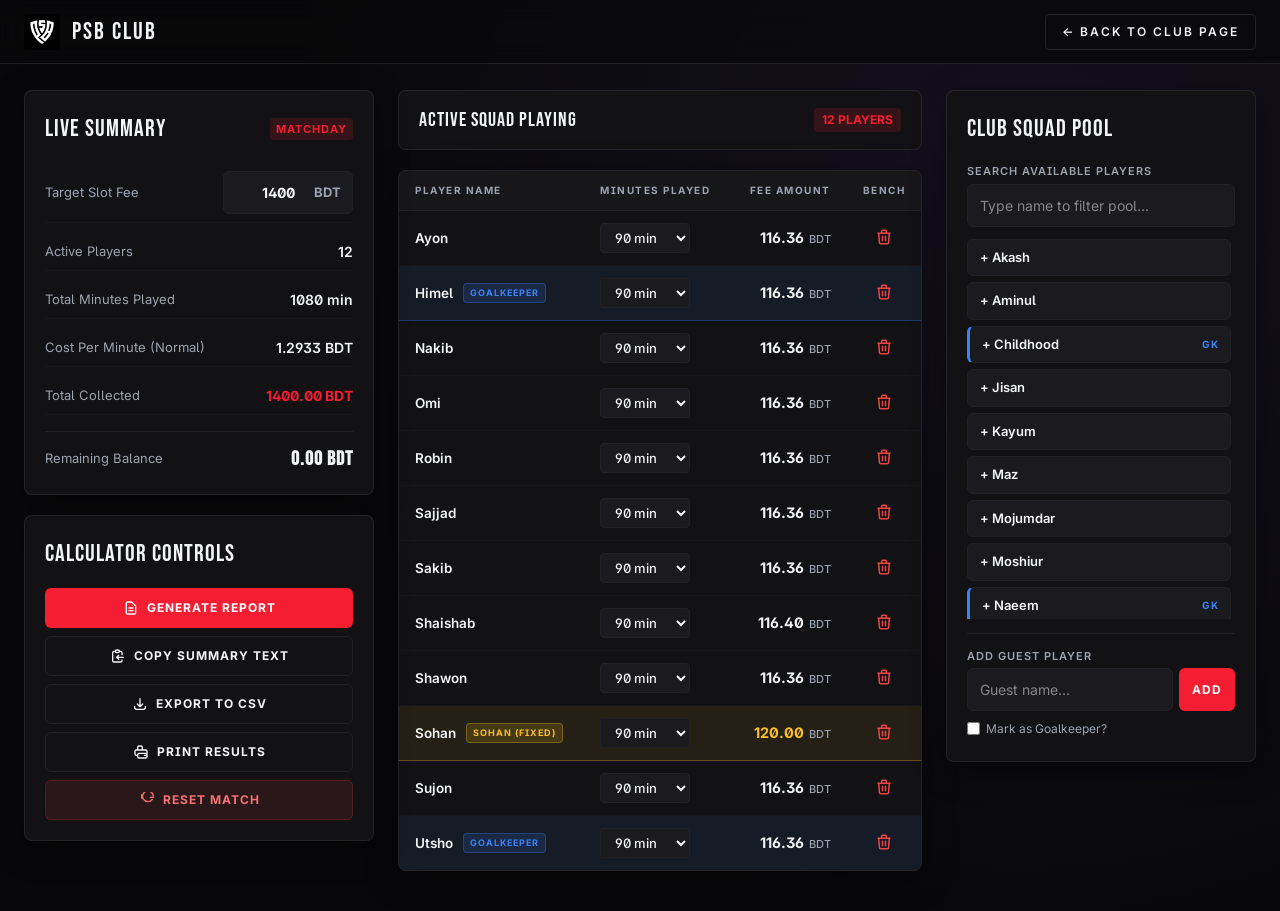
==== calculator.html @ 0cabe6b5 "calculator added" ====
<!DOCTYPE html>
<html lang="en">
<head>
  <meta charset="UTF-8">
  <meta name="viewport" content="width=device-width, initial-scale=1.0">
  <title>PSB — Match Fee Calculator</title>
  
  <!-- Google Fonts -->
  <link rel="preconnect" href="https://fonts.googleapis.com">
  <link rel="preconnect" href="https://fonts.gstatic.com" crossorigin>
  <link href="https://fonts.googleapis.com/css2?family=Bebas+Neue&family=Inter:wght@300;400;500;600;700&display=swap" rel="stylesheet">
  <!-- Main Club Stylesheet for Shared Theme Variables -->
  <link rel="stylesheet" href="./PSB — Polashpur Soccer Boys_files/styles-BU_aEldr.css" data-precedence="default" />
  
  <style>
    /* Design Tokens */
    :root {
      --background: #08080a;
      --foreground: #f3f4f6;
      --card: #121215;
      --card-border: rgba(255, 255, 255, 0.08);
      
      /* Accent color defined dynamically with fallback to oklch equivalent */
      --accent: oklch(62% .24 25);
      --accent-hover: color-mix(in srgb, var(--accent) 80%, black);
      --accent-muted: color-mix(in srgb, var(--accent) 15%, transparent);
      --card-hover-border: color-mix(in srgb, var(--accent) 40%, transparent);
      
      --border: #222226;
      --input: #1b1b1f;
      
      /* Special Highlights */
      --color-gk: #3b82f6; /* Blue for Goalkeepers */
      --color-gk-bg: rgba(59, 130, 246, 0.08);
      --color-gk-border: rgba(59, 130, 246, 0.3);
      
      --color-sohan: #fbbf24; /* Gold for Sohan */
      --color-sohan-bg: rgba(251, 191, 36, 0.08);
      --color-sohan-border: rgba(251, 191, 36, 0.3);
      
      --color-zero: #9ca3af; /* Gray for 0 mins */
      --color-zero-bg: rgba(156, 163, 175, 0.03);
      --color-zero-border: rgba(156, 163, 175, 0.1);
    }

    /* Reset & Base Styles */
    * {
      box-sizing: border-box;
      margin: 0;
      padding: 0;
    }

    body {
      background-color: var(--background);
      color: var(--foreground);
      font-family: 'Inter', -apple-system, BlinkMacSystemFont, sans-serif;
      min-height: 100vh;
      display: flex;
      flex-direction: column;
      overflow-x: hidden;
      background-image: radial-gradient(circle at 80% 20%, #15111e 0%, var(--background) 60%);
    }

    /* Custom Scrollbar */
    ::-webkit-scrollbar {
      width: 8px;
      height: 8px;
    }
    ::-webkit-scrollbar-track {
      background: #08080a;
    }
    ::-webkit-scrollbar-thumb {
      background: #2b2b35;
      border-radius: 4px;
    }
    ::-webkit-scrollbar-thumb:hover {
      background: var(--accent);
    }

    /* Navigation Header */
    header {
      position: fixed;
      top: 0;
      left: 0;
      right: 0;
      height: 64px;
      background: rgba(8, 8, 10, 0.75);
      backdrop-filter: blur(12px);
      -webkit-backdrop-filter: blur(12px);
      border-bottom: 1px solid var(--border);
      z-index: 100;
    }

    .header-container {
      max-width: 1400px;
      margin: 0 auto;
      padding: 0 24px;
      height: 100%;
      display: flex;
      align-items: center;
      justify-content: space-between;
    }

    .logo-link {
      display: flex;
      align-items: center;
      gap: 12px;
      text-decoration: none;
      color: var(--foreground);
      font-family: 'Bebas Neue', Impact, sans-serif;
      font-size: 24px;
      letter-spacing: 2px;
      transition: opacity 0.2s ease;
    }

    .logo-link:hover {
      opacity: 0.85;
    }

    .logo-img {
      height: 36px;
      width: auto;
    }

    .nav-actions {
      display: flex;
      align-items: center;
      gap: 16px;
    }

    .btn-back {
      font-size: 12px;
      font-weight: 600;
      text-transform: uppercase;
      letter-spacing: 2px;
      color: var(--foreground);
      text-decoration: none;
      padding: 8px 16px;
      border: 1px solid var(--border);
      border-radius: 4px;
      transition: all 0.2s ease;
    }

    .btn-back:hover {
      background-color: var(--foreground);
      color: #000;
      border-color: var(--foreground);
    }

    /* Layout & Main Container */
    main {
      flex: 1;
      max-width: 1400px;
      width: 100%;
      margin: 90px auto 40px;
      padding: 0 24px;
      display: grid;
      grid-template-columns: 1fr;
      gap: 24px;
    }

    @media (min-width: 1024px) {
      main {
        grid-template-columns: 340px 1fr 280px;
      }
    }

    @media (min-width: 1280px) {
      main {
        grid-template-columns: 350px 1fr 310px;
      }
    }

    /* Cards */
    .card {
      background: var(--card);
      border: 1px solid var(--card-border);
      border-radius: 8px;
      padding: 20px;
      box-shadow: 0 8px 32px rgba(0, 0, 0, 0.4);
      height: fit-content;
    }

    .card-title {
      font-family: 'Bebas Neue', Impact, sans-serif;
      font-size: 24px;
      letter-spacing: 1px;
      margin-bottom: 16px;
      color: var(--foreground);
      display: flex;
      align-items: center;
      justify-content: space-between;
      gap: 8px;
    }

    .card-title-badge {
      background-color: var(--accent-muted);
      color: var(--accent);
      font-size: 11px;
      font-family: 'Inter', sans-serif;
      font-weight: 700;
      padding: 3px 6px;
      border-radius: 4px;
      text-transform: uppercase;
      letter-spacing: 1px;
    }

    /* Forms & Inputs */
    .form-group {
      margin-bottom: 12px;
    }

    .form-label {
      display: block;
      font-size: 11px;
      font-weight: 600;
      text-transform: uppercase;
      letter-spacing: 1px;
      color: var(--color-zero);
      margin-bottom: 4px;
    }

    .input-wrapper {
      position: relative;
      display: flex;
      align-items: center;
    }

    .input-currency-suffix {
      position: absolute;
      right: 12px;
      font-weight: 700;
      color: var(--color-zero);
      font-size: 13px;
      pointer-events: none;
    }

    .form-control {
      width: 100%;
      background: var(--input);
      border: 1px solid var(--border);
      color: var(--foreground);
      padding: 10px 12px;
      border-radius: 6px;
      font-size: 14px;
      font-family: inherit;
      transition: all 0.2s ease;
    }

    .form-control:focus {
      outline: none;
      border-color: var(--accent);
      box-shadow: 0 0 0 2px var(--accent-muted);
    }

    /* Live Summary List */
    .summary-list {
      list-style: none;
      display: flex;
      flex-direction: column;
      gap: 10px;
    }

    .summary-item {
      display: flex;
      justify-content: space-between;
      align-items: center;
      padding: 8px 0;
      border-bottom: 1px solid rgba(255, 255, 255, 0.03);
    }

    .summary-item:last-child {
      border-bottom: none;
      padding-bottom: 0;
      margin-top: 6px;
      padding-top: 12px;
      border-top: 1px solid var(--border);
    }

    .summary-label {
      font-size: 13px;
      color: var(--color-zero);
    }

    .summary-value {
      font-weight: 600;
      font-size: 14px;
      color: var(--foreground);
    }

    .summary-value.highlight {
      color: var(--accent);
      font-weight: 700;
    }

    .summary-value.total-bdt {
      font-size: 20px;
      font-family: 'Bebas Neue', Impact, sans-serif;
      letter-spacing: 1px;
      color: var(--foreground);
    }

    /* Actions Panel */
    .controls-wrapper {
      margin-top: 16px;
      display: flex;
      flex-direction: column;
      gap: 8px;
    }

    .btn {
      width: 100%;
      padding: 10px 16px;
      font-size: 12px;
      font-weight: 700;
      text-transform: uppercase;
      letter-spacing: 1px;
      border: 1px solid transparent;
      border-radius: 6px;
      cursor: pointer;
      display: inline-flex;
      align-items: center;
      justify-content: center;
      gap: 8px;
      transition: all 0.2s ease;
    }

    .btn-primary {
      background-color: var(--accent);
      color: #ffffff;
    }

    .btn-primary:hover {
      background-color: var(--accent-hover);
      transform: translateY(-1px);
    }

    .btn-secondary {
      background-color: transparent;
      border-color: var(--border);
      color: var(--foreground);
    }

    .btn-secondary:hover {
      background-color: rgba(255, 255, 255, 0.05);
      border-color: var(--color-zero);
    }

    .btn-danger {
      background-color: rgba(239, 68, 68, 0.1);
      border-color: rgba(239, 68, 68, 0.2);
      color: #f87171;
    }

    .btn-danger:hover {
      background-color: rgba(239, 68, 68, 0.2);
      border-color: rgba(239, 68, 68, 0.4);
    }

    /* Table Styles */
    .table-container {
      background: var(--card);
      border: 1px solid var(--card-border);
      border-radius: 8px;
      overflow: hidden;
      box-shadow: 0 8px 32px rgba(0, 0, 0, 0.4);
    }

    table {
      width: 100%;
      border-collapse: collapse;
      text-align: left;
      font-size: 13.5px;
    }

    th {
      background-color: rgba(255, 255, 255, 0.02);
      font-size: 10px;
      font-weight: 700;
      text-transform: uppercase;
      letter-spacing: 1.5px;
      color: var(--color-zero);
      padding: 12px 16px;
      border-bottom: 1px solid var(--border);
    }

    td {
      padding: 12px 16px;
      border-bottom: 1px solid rgba(255, 255, 255, 0.02);
      vertical-align: middle;
      transition: background-color 0.2s ease;
    }

    tr:last-child td {
      border-bottom: none;
    }

    tr {
      transition: all 0.2s ease;
    }

    /* Player Highlighting Styles */
    .player-row-gk {
      background-color: var(--color-gk-bg);
    }
    .player-row-gk td {
      border-bottom-color: var(--color-gk-border);
    }
    .player-row-gk:hover {
      background-color: rgba(59, 130, 246, 0.12);
    }
    .badge-gk {
      background-color: rgba(59, 130, 246, 0.15);
      color: var(--color-gk);
      border: 1px solid var(--color-gk-border);
    }

    .player-row-sohan {
      background-color: var(--color-sohan-bg);
    }
    .player-row-sohan td {
      border-bottom-color: var(--color-sohan-border);
    }
    .player-row-sohan:hover {
      background-color: rgba(251, 191, 36, 0.12);
    }
    .badge-sohan {
      background-color: rgba(251, 191, 36, 0.15);
      color: var(--color-sohan);
      border: 1px solid var(--color-sohan-border);
    }

    .player-row-zero {
      background-color: var(--color-zero-bg);
      opacity: 0.5;
    }
    .player-row-zero:hover {
      opacity: 0.8;
      background-color: rgba(255, 255, 255, 0.02);
    }
    .badge-zero {
      background-color: rgba(156, 163, 175, 0.1);
      color: var(--color-zero);
      border: 1px solid var(--color-zero-border);
    }

    .badge-guest {
      background-color: rgba(168, 85, 247, 0.15);
      color: #a855f7;
      border: 1px solid rgba(168, 85, 247, 0.3);
    }

    .badge {
      display: inline-block;
      font-size: 9px;
      font-weight: 700;
      text-transform: uppercase;
      letter-spacing: 1px;
      padding: 2px 6px;
      border-radius: 4px;
      margin-left: 6px;
      vertical-align: middle;
    }

    .player-name-cell {
      font-weight: 600;
      color: var(--foreground);
      display: flex;
      align-items: center;
      gap: 4px;
    }

    /* Dropdown inside table */
    .minutes-select {
      background: var(--input);
      border: 1px solid var(--border);
      color: var(--foreground);
      padding: 5px 10px;
      border-radius: 4px;
      font-size: 13px;
      font-weight: 500;
      font-family: inherit;
      cursor: pointer;
      width: 90px;
      transition: all 0.2s ease;
    }

    .minutes-select:focus {
      outline: none;
      border-color: var(--accent);
    }

    .fee-cell {
      font-family: 'Inter', monospace;
      font-weight: 700;
      font-size: 14.5px;
      color: var(--foreground);
    }

    .fee-cell.fixed-marker {
      color: var(--color-sohan);
    }

    .fee-cell.capped-marker {
      color: var(--color-gk);
    }

    .btn-remove-player {
      background: transparent;
      border: none;
      color: #ef4444;
      cursor: pointer;
      padding: 4px 6px;
      border-radius: 4px;
      display: inline-flex;
      align-items: center;
      justify-content: center;
      transition: all 0.2s ease;
    }

    .btn-remove-player:hover {
      background-color: rgba(239, 68, 68, 0.1);
    }

    /* Sticky Side Container */
    .sticky-container {
      position: sticky;
      top: 88px;
      display: flex;
      flex-direction: column;
      gap: 20px;
    }

    /* Squad Pool Panel (Right Side) */
    .pool-list {
      display: flex;
      flex-direction: column;
      gap: 6px;
      max-height: 380px;
      overflow-y: auto;
      padding-right: 4px;
      margin-bottom: 12px;
    }

    .pool-player-btn {
      width: 100%;
      text-align: left;
      background: var(--input);
      border: 1px solid var(--border);
      color: var(--foreground);
      padding: 8px 12px;
      border-radius: 6px;
      font-size: 13px;
      font-weight: 600;
      cursor: pointer;
      display: flex;
      justify-content: space-between;
      align-items: center;
      transition: all 0.2s ease;
    }

    .pool-player-btn:hover {
      background-color: var(--accent-muted);
      border-color: var(--accent);
      transform: translateX(2px);
    }

    .pool-player-btn.pool-gk {
      border-left: 3px solid var(--color-gk);
    }

    .pool-player-btn.pool-sohan {
      border-left: 3px solid var(--color-sohan);
    }

    .pool-player-role {
      font-size: 10px;
      font-weight: 700;
      text-transform: uppercase;
      letter-spacing: 0.5px;
      color: var(--color-zero);
    }
    
    .pool-player-btn.pool-gk .pool-player-role {
      color: var(--color-gk);
    }
    .pool-player-btn.pool-sohan .pool-player-role {
      color: var(--color-sohan);
    }

    /* Modal / Report Card styling */
    .modal-overlay {
      position: fixed;
      inset: 0;
      background: rgba(0, 0, 0, 0.8);
      backdrop-filter: blur(8px);
      display: none;
      align-items: center;
      justify-content: center;
      z-index: 200;
      padding: 24px;
    }

    .modal-card {
      background: var(--card);
      border: 1px solid var(--card-border);
      border-radius: 8px;
      max-width: 600px;
      width: 100%;
      padding: 24px;
      box-shadow: 0 20px 50px rgba(0, 0, 0, 0.6);
      display: flex;
      flex-direction: column;
      gap: 16px;
    }

    .modal-header {
      display: flex;
      justify-content: space-between;
      align-items: center;
      border-bottom: 1px solid var(--border);
      padding-bottom: 12px;
    }

    .modal-close {
      background: transparent;
      border: none;
      color: var(--color-zero);
      cursor: pointer;
      font-size: 20px;
      line-height: 1;
      transition: color 0.2s ease;
    }

    .modal-close:hover {
      color: var(--foreground);
    }

    .report-textarea {
      width: 100%;
      height: 250px;
      background: var(--input);
      border: 1px solid var(--border);
      color: var(--foreground);
      font-family: 'Inter', monospace;
      font-size: 13px;
      padding: 16px;
      border-radius: 6px;
      resize: none;
      line-height: 1.6;
    }

    .report-textarea:focus {
      outline: none;
      border-color: var(--accent);
    }

    .toast {
      position: fixed;
      bottom: 24px;
      left: 50%;
      transform: translateX(-50%) translateY(100px);
      background-color: var(--accent);
      color: #fff;
      padding: 12px 24px;
      border-radius: 6px;
      font-size: 13px;
      font-weight: 700;
      text-transform: uppercase;
      letter-spacing: 1px;
      box-shadow: 0 10px 30px rgba(0,0,0,0.5);
      z-index: 300;
      opacity: 0;
      transition: all 0.3s cubic-bezier(0.16, 1, 0.32, 1);
    }

    .toast.show {
      transform: translateX(-50%) translateY(0);
      opacity: 1;
    }

    /* Print-specific stylesheet */
    @media print {
      body {
        background: #ffffff !important;
        color: #000000 !important;
        font-size: 12px;
      }
      
      header, .btn, .filter-bar, .sticky-container .card:last-child, .btn-remove-player, .minutes-select, .pool-container {
        display: none !important;
      }

      main {
        display: block !important;
        margin-top: 20px !important;
        padding: 0 !important;
      }

      .card {
        border: none !important;
        background: transparent !important;
        box-shadow: none !important;
        padding: 0 !important;
        margin-bottom: 30px !important;
      }

      .table-container {
        border: 1px solid #000 !important;
        background: transparent !important;
        box-shadow: none !important;
      }

      table {
        color: #000 !important;
      }

      th {
        background: #f3f4f6 !important;
        color: #000 !important;
        border-bottom: 2px solid #000 !important;
      }

      td {
        border-bottom: 1px solid #ccc !important;
        color: #000 !important;
        padding: 8px 12px !important;
      }

      .player-row-gk, .player-row-sohan, .player-row-zero {
        background-color: transparent !important;
        opacity: 1 !important;
      }

      .badge {
        border: 1px solid #000 !important;
        color: #000 !important;
        background: transparent !important;
      }

      .print-fee-display {
        font-weight: bold;
      }

      .minutes-print-val {
        display: inline !important;
      }
      .minutes-select {
        display: none !important;
      }
    }

    .minutes-print-val {
      display: none;
    }
  </style>
</head>
<body>

  <!-- Navigation -->
  <header>
    <div class="header-container">
      <a href="index.html" class="logo-link">
        <img src="logo.png" alt="PSB" class="logo-img" onerror="this.style.display='none'">
        <span>PSB CLUB</span>
      </a>
      <div class="nav-actions">
        <a href="index.html" class="btn-back">← Back to Club Page</a>
      </div>
    </div>
  </header>

  <!-- Main Dashboard -->
  <main>
    
    <!-- Sidebar: Summary Panel (Left Column) -->
    <div class="sticky-container">
      
      <!-- Live Summary Card -->
      <div class="card">
        <h2 class="card-title">Live Summary <span class="card-title-badge">Matchday</span></h2>
        
        <ul class="summary-list">
          <li class="summary-item">
            <span class="summary-label">Target Slot Fee</span>
            <div class="input-wrapper" style="width: 130px;">
              <input type="number" id="slotFee" class="form-control" value="1400" min="0" step="50" style="padding-right: 42px; text-align: right; font-weight: 700;">
              <span class="input-currency-suffix">BDT</span>
            </div>
          </li>
          <li class="summary-item">
            <span class="summary-label">Active Players</span>
            <span class="summary-value" id="summaryActiveCount">0</span>
          </li>
          <li class="summary-item">
            <span class="summary-label">Total Minutes Played</span>
            <span class="summary-value" id="summaryTotalMinutes">0 min</span>
          </li>
          <li class="summary-item">
            <span class="summary-label">Cost Per Minute (Normal)</span>
            <span class="summary-value" id="summaryCostPerMin">0.00 BDT</span>
          </li>
          <li class="summary-item">
            <span class="summary-label">Total Collected</span>
            <span class="summary-value highlight" id="summaryTotalCollected">0 BDT</span>
          </li>
          <li class="summary-item">
            <span class="summary-label">Remaining Balance</span>
            <span class="summary-value total-bdt" id="summaryRemaining">0 BDT</span>
          </li>
        </ul>
      </div>

      <!-- Action Panel Card -->
      <div class="card">
        <h2 class="card-title">Calculator Controls</h2>
        
        <div class="controls-wrapper">
          <button class="btn btn-primary" id="btnReport">
            <svg width="16" height="16" fill="none" viewBox="0 0 24 24" stroke="currentColor" stroke-width="2">
              <path stroke-linecap="round" stroke-linejoin="round" d="M9 12h6m-6 4h6m2 5H7a2 2 0 01-2-2V5a2 2 0 012-2h5.586a1 1 0 01.707.293l5.414 5.414a1 1 0 01.293.707V19a2 2 0 01-2 2z" />
            </svg>
            Generate Report
          </button>
          <button class="btn btn-secondary" id="btnCopy">
            <svg width="16" height="16" fill="none" viewBox="0 0 24 24" stroke="currentColor" stroke-width="2">
              <path stroke-linecap="round" stroke-linejoin="round" d="M8 5H6a2 2 0 00-2 2v12a2 2 0 002 2h10a2 2 0 002-2v-1M8 5a2 2 0 002 2h2a2 2 0 002-2M8 5a2 2 0 012-2h2a2 2 0 012 2m0 0h2a2 2 0 012 2v3m2 4H10m0 0l3-3m-3 3l3 3" />
            </svg>
            Copy Summary Text
          </button>
          <button class="btn btn-secondary" id="btnExport">
            <svg width="16" height="16" fill="none" viewBox="0 0 24 24" stroke="currentColor" stroke-width="2">
              <path stroke-linecap="round" stroke-linejoin="round" d="M4 16v1a3 3 0 003 3h10a3 3 0 003-3v-1m-4-4l-4 4m0 0l-4-4m4 4V4" />
            </svg>
            Export to CSV
          </button>
          <button class="btn btn-secondary" id="btnPrint">
            <svg width="16" height="16" fill="none" viewBox="0 0 24 24" stroke="currentColor" stroke-width="2">
              <path stroke-linecap="round" stroke-linejoin="round" d="M17 17h2a2 2 0 002-2v-4a2 2 0 00-2-2H5a2 2 0 00-2 2v4a2 2 0 002 2h2m2 4h10a2 2 0 002-2v-3a2 2 0 00-2-2H9a2 2 0 00-2 2v3a2 2 0 002 2zm5-12V5a2 2 0 00-2-2H9a2 2 0 00-2 2v4h6z" />
            </svg>
            Print Results
          </button>
          <button class="btn btn-danger" id="btnReset">
            <svg width="16" height="16" fill="none" viewBox="0 0 24 24" stroke="currentColor" stroke-width="2">
              <path stroke-linecap="round" stroke-linejoin="round" d="M4 4v5h.582m15.356 2A8.001 8.001 0 1121.21 8H17" />
            </svg>
            Reset Match
          </button>
        </div>
      </div>

    </div>

    <!-- Center Column: Active Match Players -->
    <div style="display: flex; flex-direction: column; gap: 20px;">
      
      <!-- Table Header & Summary Info -->
      <div style="background: var(--card); border: 1px solid var(--card-border); border-radius: 8px; padding: 14px 20px; display: flex; align-items: center; justify-content: space-between;">
        <span style="font-family: 'Bebas Neue', Impact, sans-serif; font-size: 20px; letter-spacing: 1px;">Active Squad Playing</span>
        <span id="activeCountLabel" style="font-size: 12px; font-weight: 700; color: var(--accent); background: var(--accent-muted); padding: 3px 8px; border-radius: 4px; text-transform: uppercase;">12 Players</span>
      </div>

      <!-- Player Table -->
      <div class="table-container">
        <table>
          <thead>
            <tr>
              <th>Player Name</th>
              <th>Minutes Played</th>
              <th style="text-align: right;">Fee Amount</th>
              <th style="width: 50px; text-align: center;">Bench</th>
            </tr>
          </thead>
          <tbody id="playerTableBody">
            <!-- Populated by JS -->
          </tbody>
        </table>
      </div>

    </div>

    <!-- Right Column: Squad Pool (Benched/ Roster Players) -->
    <div class="pool-container">
      <div class="card" style="width: 100%;">
        <h2 class="card-title">Club Squad Pool</h2>
        
        <!-- Search bar (searches the pool) -->
        <div class="form-group" style="margin-bottom: 12px;">
          <label class="form-label">Search Available Players</label>
          <div class="input-wrapper">
            <input type="text" id="searchPool" class="form-control" placeholder="Type name to filter pool..." style="padding-right: 12px;">
          </div>
        </div>

        <!-- Scrollable Pool List -->
        <div class="pool-list" id="poolList">
          <!-- Populated by JS -->
        </div>

        <!-- Add Guest Player -->
        <div class="pool-custom-add" style="margin-top: 14px; padding-top: 14px; border-top: 1px solid var(--border);">
          <label class="form-label">Add Guest Player</label>
          <div style="display: flex; gap: 6px; margin-bottom: 6px;">
            <input type="text" id="customPlayerName" class="form-control" placeholder="Guest name...">
            <button class="btn btn-primary" id="btnCustomAdd" style="width: auto; padding: 8px 12px;">Add</button>
          </div>
          <label style="display: inline-flex; align-items: center; gap: 6px; font-size: 12px; cursor: pointer; color: var(--color-zero); user-select: none;">
            <input type="checkbox" id="customIsGK" style="accent-color: var(--accent); cursor: pointer;">
            Mark as Goalkeeper?
          </label>
        </div>

      </div>
    </div>

  </main>

  <!-- Generated Report Modal -->
  <div class="modal-overlay" id="reportModal">
    <div class="modal-card">
      <div class="modal-header">
        <h3 class="card-title" style="margin-bottom: 0;">Generated Match Report</h3>
        <button class="modal-close" id="btnModalClose">×</button>
      </div>
      <textarea id="reportText" class="report-textarea" readonly></textarea>
      <div style="display: flex; gap: 12px;">
        <button class="btn btn-primary" id="btnCopyReport" style="flex: 1;">Copy to Clipboard</button>
        <button class="btn btn-secondary" id="btnModalClose2">Close</button>
      </div>
    </div>
  </div>

  <!-- Toast Notification -->
  <div class="toast" id="toast">Report copied to clipboard!</div>

  <script>
    // 1. Club Master Roster (37 players)
    // Utsho, Himel, Naeem, Childhood are goalkeepers. Sohan is fixed.
    const ROSTER = [
      { name: "Utsho", isGoalkeeper: true, isSohan: false },
      { name: "Shaishab", isGoalkeeper: false, isSohan: false },
      { name: "Sujon", isGoalkeeper: false, isSohan: false },
      { name: "Nakib", isGoalkeeper: false, isSohan: false },
      { name: "Sakib", isGoalkeeper: false, isSohan: false },
      { name: "Himel", isGoalkeeper: true, isSohan: false },
      { name: "Shawon", isGoalkeeper: false, isSohan: false },
      { name: "Ayon", isGoalkeeper: false, isSohan: false },
      { name: "Robin", isGoalkeeper: false, isSohan: false },
      { name: "Omi", isGoalkeeper: false, isSohan: false },
      { name: "Sohan", isGoalkeeper: false, isSohan: true },
      { name: "Sajjad", isGoalkeeper: false, isSohan: false },
      { name: "Rokibul", isGoalkeeper: false, isSohan: false },
      { name: "Tasbih", isGoalkeeper: false, isSohan: false },
      { name: "Rabbi", isGoalkeeper: false, isSohan: false },
      { name: "Omar", isGoalkeeper: false, isSohan: false },
      { name: "Moshiur", isGoalkeeper: false, isSohan: false },
      { name: "Naeem", isGoalkeeper: true, isSohan: false },
      { name: "Childhood", isGoalkeeper: true, isSohan: false },
      { name: "Sowad", isGoalkeeper: false, isSohan: false },
      { name: "Saif", isGoalkeeper: false, isSohan: false },
      { name: "Akash", isGoalkeeper: false, isSohan: false },
      { name: "Shushmoy", isGoalkeeper: false, isSohan: false },
      { name: "Shoron", isGoalkeeper: false, isSohan: false },
      { name: "Aminul", isGoalkeeper: false, isSohan: false },
      { name: "Jisan", isGoalkeeper: false, isSohan: false },
      { name: "Kayum", isGoalkeeper: false, isSohan: false },
      { name: "Parvej", isGoalkeeper: false, isSohan: false },
      { name: "Tiash", isGoalkeeper: false, isSohan: false },
      { name: "Noor", isGoalkeeper: false, isSohan: false },
      { name: "Oliul", isGoalkeeper: false, isSohan: false },
      { name: "Mojumdar", isGoalkeeper: false, isSohan: false },
      { name: "Maz", isGoalkeeper: false, isSohan: false },
      { name: "Tanzil", isGoalkeeper: false, isSohan: false },
      { name: "Rokib", isGoalkeeper: false, isSohan: false },
      { name: "Nahid", isGoalkeeper: false, isSohan: false },
      { name: "Roni", isGoalkeeper: false, isSohan: false }
    ];

    // Main squad names that appear by default
    const defaultSquadNames = ["Utsho", "Shaishab", "Sujon", "Nakib", "Sakib", "Himel", "Shawon", "Ayon", "Robin", "Omi", "Sohan", "Sajjad"];

    // State Variables
    let players = [];

    // Initialize State
    function init() {
      const savedData = localStorage.getItem('psb_calculator_players_v3');
      if (savedData) {
        try {
          const savedPlayers = JSON.parse(savedData);
          
          // Re-initialize players to ensure roles (isGoalkeeper/isSohan) match ROSTER array code definitions exactly.
          players = [];
          savedPlayers.forEach(savedP => {
            const rosterMatch = ROSTER.find(r => r.name.toLowerCase() === savedP.name.toLowerCase());
            players.push({
              id: savedP.id,
              name: rosterMatch ? rosterMatch.name : savedP.name,
              isGoalkeeper: rosterMatch ? rosterMatch.isGoalkeeper : !!savedP.isGoalkeeper,
              isSohan: rosterMatch ? rosterMatch.isSohan : !!savedP.isSohan,
              isGuest: rosterMatch ? false : !!savedP.isGuest,
              minutes: savedP.minutes !== undefined ? savedP.minutes : 90, // DEFAULT TO 90 MINUTES
              fee: 0
            });
          });
        } catch (e) {
          loadDefaultSquad();
        }
      } else {
        loadDefaultSquad();
      }
      calculateFees();
      renderTable();
      renderPool();
    }

    function loadDefaultSquad() {
      players = [];
      defaultSquadNames.forEach((name, idx) => {
        const rosterP = ROSTER.find(r => r.name === name);
        if (rosterP) {
          players.push({
            id: name.toLowerCase() + '_' + idx,
            name: rosterP.name,
            isGoalkeeper: rosterP.isGoalkeeper,
            isSohan: rosterP.isSohan,
            isGuest: false,
            minutes: 90, // DEFAULT TO 90 MINUTES AT THE START
            fee: 0
          });
        }
      });
      saveToStorage();
    }

    function saveToStorage() {
      localStorage.setItem('psb_calculator_players_v3', JSON.stringify(players));
    }

    // Calculation Engine
    function calculateFees() {
      const slotFeeVal = parseFloat(document.getElementById('slotFee').value);
      const slotFee = isNaN(slotFeeVal) ? 0 : slotFeeVal;

      // Reset values
      players.forEach(p => {
        p.fee = 0;
        p.isCapped = false;
      });

      // Filter active players (minutes > 0)
      const activePlayers = players.filter(p => p.minutes > 0);
      const activeCount = activePlayers.length;

      if (activeCount === 0) {
        updateSummary(slotFee, 0, 0, 0, 0, slotFee);
        return;
      }

      // 1. Sohan Rule: Fixed 120 BDT if active (minutes > 0)
      const activeSohan = activePlayers.find(p => p.isSohan);
      const sohanFee = activeSohan ? 120 : 0;
      if (activeSohan) {
        activeSohan.fee = 120;
      }

      // Remaining fee after Sohan's fixed amount
      let remainingFee = slotFee - sohanFee;

      // Active players excluding Sohan
      const activeNonSohan = activePlayers.filter(p => !p.isSohan);
      const totalNonSohanMinutes = activeNonSohan.reduce((sum, p) => sum + p.minutes, 0);

      // Handle edge case where only Sohan is active
      if (activeNonSohan.length === 0) {
        if (activeSohan) {
          activeSohan.fee = slotFee; // Sohan absorbs all if he is the only active player
        }
        updateSummary(slotFee, activeCount, activePlayers.reduce((sum, p) => sum + p.minutes, 0), 0, slotFee, 0);
        return;
      }

      // Base rate per minute for players excluding Sohan
      let baseRate = totalNonSohanMinutes > 0 ? remainingFee / totalNonSohanMinutes : 0;

      // 2. Goalkeeper Rule: Capped at 150 BDT
      // Assign normal base rates first
      activeNonSohan.forEach(p => {
        p.fee = baseRate * p.minutes;
      });

      // Find active goalkeepers
      const activeGKs = activeNonSohan.filter(p => p.isGoalkeeper);
      let totalGKExcess = 0;

      activeGKs.forEach(p => {
        if (p.fee > 150) {
          totalGKExcess += (p.fee - 150);
          p.fee = 150;
          p.isCapped = true;
        }
      });

      // 3. Redistribution Rule: Redistribute GK excess to non-goalkeeper, non-Sohan players
      const activeNonGKNonSohan = activeNonSohan.filter(p => !p.isGoalkeeper);
      const totalNonGKNonSohanMinutes = activeNonGKNonSohan.reduce((sum, p) => sum + p.minutes, 0);

      if (totalGKExcess > 0 && totalNonGKNonSohanMinutes > 0) {
        activeNonGKNonSohan.forEach(p => {
          p.fee += totalGKExcess * (p.minutes / totalNonGKNonSohanMinutes);
        });
      } else if (totalGKExcess > 0 && totalNonGKNonSohanMinutes === 0) {
        // Fallback: If only goalkeepers are playing (along with Sohan, or alone), we can't cap without violating
        // the rule that total collected must equal the slot fee. So goalkeepers pay their normal uncapped share.
        activeGKs.forEach(p => {
          p.fee = baseRate * p.minutes;
          p.isCapped = false;
        });
      }

      // 4. Precision & Exact Sum Adjustment (Rounding to 2 decimals, ensuring exact match)
      let tempTotal = 0;
      players.forEach(p => {
        p.fee = Math.round(p.fee * 100) / 100;
        tempTotal += p.fee;
      });

      // Discrepancy adjustment due to rounding
      let discrepancy = Math.round((slotFee - tempTotal) * 100) / 100;
      if (Math.abs(discrepancy) > 0.001) {
        // Prioritize adjusting a non-goalkeeper normal active player with the highest minutes
        let adjPlayer = [...activeNonGKNonSohan].sort((a, b) => b.minutes - a.minutes)[0];
        if (!adjPlayer) {
          // Fallback to active goalkeeper
          adjPlayer = [...activeGKs].sort((a, b) => b.minutes - a.minutes)[0];
        }
        if (!adjPlayer) {
          // Fallback to Sohan
          adjPlayer = activeSohan;
        }

        if (adjPlayer) {
          adjPlayer.fee = Math.round((adjPlayer.fee + discrepancy) * 100) / 100;
        }
      }

      // Calculate final summary statistics
      let finalCollected = 0;
      let totalMinutes = 0;
      players.forEach(p => {
        finalCollected += p.fee;
        if (p.minutes > 0) totalMinutes += p.minutes;
      });

      const remainingBalance = Math.round((slotFee - finalCollected) * 100) / 100;

      // Effective Cost Per Minute for normal players (active non-Sohan, non-capped GK)
      let costPerMin = 0;
      const normalActive = activeNonGKNonSohan.filter(p => p.minutes > 0);
      if (normalActive.length > 0) {
        costPerMin = normalActive[0].fee / normalActive[0].minutes;
      } else if (totalMinutes > 0) {
        costPerMin = finalCollected / totalMinutes;
      }

      updateSummary(slotFee, activeCount, totalMinutes, costPerMin, finalCollected, remainingBalance);
    }

    function updateSummary(slotFee, activeCount, totalMins, costPerMin, totalCollected, remaining) {
      document.getElementById('summaryActiveCount').innerText = activeCount;
      document.getElementById('summaryTotalMinutes').innerText = `${totalMins} min`;
      document.getElementById('summaryCostPerMin').innerText = `${costPerMin.toFixed(4)} BDT`;
      document.getElementById('summaryTotalCollected').innerText = `${totalCollected.toFixed(2)} BDT`;
      document.getElementById('summaryRemaining').innerText = `${remaining.toFixed(2)} BDT`;
      document.getElementById('activeCountLabel').innerText = `${activeCount} ${activeCount === 1 ? 'Player' : 'Players'}`;
    }

    // UI Rendering
    function renderTable() {
      const tbody = document.getElementById('playerTableBody');
      tbody.innerHTML = '';

      if (players.length === 0) {
        tbody.innerHTML = `<tr><td colspan="4" style="text-align: center; color: var(--color-zero); padding: 40px 0;">No active players playing. Select from the Squad Pool on the right to add them!</td></tr>`;
        return;
      }

      // Render players sorted by Name (A-Z)
      const sortedPlayers = [...players].sort((a, b) => a.name.localeCompare(b.name));

      sortedPlayers.forEach(p => {
        const tr = document.createElement('tr');
        
        // Determine highlighting class
        if (p.minutes === 0) {
          tr.className = 'player-row-zero';
        } else if (p.isSohan) {
          tr.className = 'player-row-sohan';
        } else if (p.isGoalkeeper) {
          tr.className = 'player-row-gk';
        }

        // Labels / Badges
        let badgesHtml = '';
        if (p.isSohan) {
          badgesHtml += `<span class="badge badge-sohan">Sohan (Fixed)</span>`;
        } else if (p.isGoalkeeper) {
          badgesHtml += `<span class="badge badge-gk">Goalkeeper</span>`;
        }
        if (p.isGuest) {
          badgesHtml += `<span class="badge badge-guest">Guest</span>`;
        }
        if (p.isCapped && p.minutes > 0) {
          badgesHtml += `<span class="badge badge-gk" style="background-color: var(--color-gk); color: #fff;">CAPPED</span>`;
        }

        // Select options
        const optionsHtml = [0, 30, 60, 90].map(mins => 
          `<option value="${mins}" ${p.minutes === mins ? 'selected' : ''}>${mins} min</option>`
        ).join('');

        // Action Remove Button (Sends player back to squad pool)
        const deleteButtonHtml = `
          <button class="btn-remove-player" onclick="removePlayerFromMatch('${p.id}')" title="Send player to Squad Pool">
            <svg width="18" height="18" fill="none" viewBox="0 0 24 24" stroke="currentColor" stroke-width="2">
              <path stroke-linecap="round" stroke-linejoin="round" d="M19 7l-.867 12.142A2 2 0 0116.138 21H7.862a2 2 0 01-1.995-1.858L5 7m5 4v6m4-6v6m1-10V4a1 1 0 00-1-1h-4a1 1 0 00-1 1v3M4 7h16" />
            </svg>
          </button>`;

        // Render Row
        tr.innerHTML = `
          <td>
            <div class="player-name-cell">
              ${p.name}
              ${badgesHtml}
            </div>
          </td>
          <td>
            <select class="minutes-select" onchange="updatePlayerMinutes('${p.id}', this.value)">
              ${optionsHtml}
            </select>
            <span class="minutes-print-val">${p.minutes} min</span>
          </td>
          <td style="text-align: right;">
            <span class="fee-cell ${p.isSohan && p.minutes > 0 ? 'fixed-marker' : ''} ${p.isCapped && p.minutes > 0 ? 'capped-marker' : ''}">
              ${p.fee.toFixed(2)}
            </span>
            <span style="font-size: 11px; color: var(--color-zero); font-weight: 500; margin-left: 2px;">BDT</span>
          </td>
          <td style="text-align: center;">
            ${deleteButtonHtml}
          </td>
        `;

        tbody.appendChild(tr);
      });
    }

    // Render Squad Pool (Right Sidebar)
    function renderPool() {
      const poolList = document.getElementById('poolList');
      const searchQuery = document.getElementById('searchPool').value.toLowerCase().trim();

      // Find benched roster players (those in ROSTER but NOT in active match table)
      const activeNames = new Set(players.map(p => p.name.toLowerCase()));
      const benched = ROSTER.filter(p => !activeNames.has(p.name.toLowerCase()));

      // Filter pool by search query
      const filtered = benched.filter(p => p.name.toLowerCase().includes(searchQuery));

      poolList.innerHTML = '';

      if (filtered.length === 0) {
        poolList.innerHTML = `<div style="text-align: center; color: var(--color-zero); padding: 20px 0; font-size: 12px;">No benched players found.</div>`;
        return;
      }

      // Sort pool alphabetically
      filtered.sort((a, b) => a.name.localeCompare(b.name));

      filtered.forEach(p => {
        const btn = document.createElement('button');
        
        let poolClass = 'pool-player-btn';
        let roleLabel = '';

        if (p.isSohan) {
          poolClass += ' pool-sohan';
          roleLabel = 'Fixed';
        } else if (p.isGoalkeeper) {
          poolClass += ' pool-gk';
          roleLabel = 'GK';
        }

        btn.className = poolClass;
        btn.innerHTML = `
          <span>+ ${p.name}</span>
          ${roleLabel ? `<span class="pool-player-role">${roleLabel}</span>` : ''}
        `;
        
        btn.addEventListener('click', () => {
          addPlayerToMatch(p.name);
        });

        poolList.appendChild(btn);
      });
    }

    // Move player from Pool to Active Match
    window.addPlayerToMatch = function(playerName) {
      const rosterPlayer = ROSTER.find(p => p.name.toLowerCase() === playerName.toLowerCase());
      
      const newPlayer = {
        id: 'player_' + Date.now() + '_' + Math.random().toString(36).substr(2, 4),
        name: rosterPlayer ? rosterPlayer.name : playerName,
        isGoalkeeper: rosterPlayer ? rosterPlayer.isGoalkeeper : false,
        isSohan: rosterPlayer ? rosterPlayer.isSohan : false,
        isGuest: !rosterPlayer,
        minutes: 90, // BY DEFAULT 90 MINUTES EACH PLAYER AT ADDITION
        fee: 0
      };

      players.push(newPlayer);
      saveToStorage();
      calculateFees();
      renderTable();
      renderPool();
      showToast(`Added "${newPlayer.name}" (90 min) to match.`);
    }

    // Move player from Active Match back to Pool
    window.removePlayerFromMatch = function(playerId) {
      const index = players.findIndex(p => p.id === playerId);
      if (index > -1) {
        const name = players[index].name;
        players.splice(index, 1);
        saveToStorage();
        calculateFees();
        renderTable();
        renderPool();
        showToast(`Moved "${name}" back to Squad Pool.`);
      }
    };

    // Update player minutes
    window.updatePlayerMinutes = function(playerId, minutes) {
      const player = players.find(p => p.id === playerId);
      if (player) {
        player.minutes = parseInt(minutes);
        calculateFees();
        saveToStorage();
        renderTable();
      }
    };

    // Add Guest Player from input Form
    document.getElementById('btnCustomAdd').addEventListener('click', addCustomPlayer);
    document.getElementById('customPlayerName').addEventListener('keypress', function(e) {
      if (e.key === 'Enter') addCustomPlayer();
    });

    function addCustomPlayer() {
      const input = document.getElementById('customPlayerName');
      const gkCheckbox = document.getElementById('customIsGK');
      const name = input.value.trim();

      if (!name) return;

      // Check for duplicate in active list
      if (players.some(p => p.name.toLowerCase() === name.toLowerCase())) {
        alert(`Player "${name}" is already in the match!`);
        return;
      }

      // Check if they are in the benched pool/roster
      const rosterPlayer = ROSTER.find(r => r.name.toLowerCase() === name.toLowerCase());
      if (rosterPlayer) {
        addPlayerToMatch(rosterPlayer.name);
      } else {
        // Create custom guest player
        const isGK = gkCheckbox.checked || name.toLowerCase() === 'naeem' || name.toLowerCase() === 'childhood';
        const isSohan = name.toLowerCase() === 'sohan';

        const newPlayer = {
          id: 'player_' + Date.now(),
          name: name,
          isGoalkeeper: isGK,
          isSohan: isSohan,
          isGuest: true,
          minutes: 90, // DEFAULT TO 90 MINUTES
          fee: 0
        };

        players.push(newPlayer);
        saveToStorage();
        calculateFees();
        renderTable();
        renderPool();
        showToast(`Added Guest "${name}" (90 min) to match.`);
      }

      input.value = '';
      gkCheckbox.checked = false;
      input.focus();
    }

    // Reset Match Day
    document.getElementById('btnReset').addEventListener('click', function() {
      if (confirm("Reset active list back to default 12 players? This will clear other players and set everyone to 90 min.")) {
        loadDefaultSquad();
        document.getElementById('slotFee').value = "1400";
        document.getElementById('searchPool').value = '';
        calculateFees();
        renderTable();
        renderPool();
        showToast("Calculator reset to 12 main players.");
      }
    });

    // Search input (filters Squad Pool on the right)
    document.getElementById('searchPool').addEventListener('input', renderPool);
    
    // Slot Fee change triggers recalculation
    document.getElementById('slotFee').addEventListener('input', () => {
      calculateFees();
      renderTable();
    });

    // Generate Match Report
    document.getElementById('btnReport').addEventListener('click', function() {
      const slotFeeVal = document.getElementById('slotFee').value;
      const activePlayers = players.filter(p => p.minutes > 0).sort((a, b) => b.fee - a.fee);
      
      let reportText = `Match Fee Report\n`;
      reportText += `Slot Fee: ${slotFeeVal} BDT\n\n`;

      if (activePlayers.length === 0) {
        reportText += `No players participated in this match.\n`;
      } else {
        activePlayers.forEach(p => {
          let suffix = '';
          if (p.isSohan) {
            suffix = ' (Fixed)';
          } else if (p.isGoalkeeper && p.isCapped) {
            suffix = ' (GK Capped)';
          } else if (p.isGoalkeeper) {
            suffix = ' (GK)';
          }
          reportText += `${p.name} - ${p.minutes} min - ${p.fee.toFixed(2)} BDT${suffix}\n`;
        });
      }

      const totalCollected = activePlayers.reduce((sum, p) => sum + p.fee, 0);
      reportText += `\nTotal Collected: ${totalCollected.toFixed(2)} BDT\n`;

      document.getElementById('reportText').value = reportText;
      document.getElementById('reportModal').style.display = 'flex';
    });

    // Modal Close
    function closeModal() {
      document.getElementById('reportModal').style.display = 'none';
    }
    document.getElementById('btnModalClose').addEventListener('click', closeModal);
    document.getElementById('btnModalClose2').addEventListener('click', closeModal);
    
    // Copy Report to Clipboard
    document.getElementById('btnCopyReport').addEventListener('click', function() {
      const textarea = document.getElementById('reportText');
      textarea.select();
      document.execCommand('copy');
      showToast("Report copied to clipboard!");
      closeModal();
    });

    // Copy Summary Text
    document.getElementById('btnCopy').addEventListener('click', function() {
      const activeCount = document.getElementById('summaryActiveCount').innerText;
      const totalMins = document.getElementById('summaryTotalMinutes').innerText;
      const costPerMin = document.getElementById('summaryCostPerMin').innerText;
      const totalCol = document.getElementById('summaryTotalCollected').innerText;
      const slotFee = document.getElementById('slotFee').value;

      const summaryText = `Match Summary:\nSlot Fee: ${slotFee} BDT\nActive Players: ${activeCount}\nTotal Minutes: ${totalMins}\nCost Per Minute: ${costPerMin}\nTotal Collected: ${totalCol}`;
      
      const el = document.createElement('textarea');
      el.value = summaryText;
      document.body.appendChild(el);
      el.select();
      document.execCommand('copy');
      document.body.removeChild(el);

      showToast("Summary copied to clipboard!");
    });

    // Export to CSV
    document.getElementById('btnExport').addEventListener('click', function() {
      let csvContent = "data:text/csv;charset=utf-8,";
      csvContent += "Player Name,Minutes Played,Role,Fee (BDT)\n";

      players.forEach(p => {
        let role = "Player";
        if (p.isSohan) role = "Sohan (Fixed)";
        else if (p.isGoalkeeper) role = "Goalkeeper";
        if (p.isGuest) role += " (Guest)";

        csvContent += `"${p.name}",${p.minutes},"${role}",${p.fee.toFixed(2)}\n`;
      });

      const encodedUri = encodeURI(csvContent);
      const link = document.createElement("a");
      link.setAttribute("href", encodedUri);
      
      const date = new Date().toISOString().slice(0, 10);
      link.setAttribute("download", `PSB_Match_Fees_${date}.csv`);
      document.body.appendChild(link);
      link.click();
      document.body.removeChild(link);
      showToast("CSV file exported!");
    });

    // Print Results
    document.getElementById('btnPrint').addEventListener('click', function() {
      window.print();
    });

    // Toast show helper
    function showToast(message) {
      const toast = document.getElementById('toast');
      toast.innerText = message;
      toast.classList.add('show');
      setTimeout(() => {
        toast.classList.remove('show');
      }, 3000);
    }

    // Initialize
    window.onload = init;
  </script>
</body>
</html>
---- PSB — Polashpur Soccer Boys_files/styles-BU_aEldr.css ----
@layer properties{@supports (((-webkit-hyphens:none)) and (not (margin-trim:inline))) or ((-moz-orient:inline) and (not (color:rgb(from red r g b)))){*,:before,:after,::backdrop{--tw-translate-x:0;--tw-translate-y:0;--tw-translate-z:0;--tw-rotate-x:initial;--tw-rotate-y:initial;--tw-rotate-z:initial;--tw-skew-x:initial;--tw-skew-y:initial;--tw-space-y-reverse:0;--tw-space-x-reverse:0;--tw-border-style:solid;--tw-gradient-position:initial;--tw-gradient-from:#0000;--tw-gradient-via:#0000;--tw-gradient-to:#0000;--tw-gradient-stops:initial;--tw-gradient-via-stops:initial;--tw-gradient-from-position:0%;--tw-gradient-via-position:50%;--tw-gradient-to-position:100%;--tw-leading:initial;--tw-font-weight:initial;--tw-tracking:initial;--tw-ordinal:initial;--tw-slashed-zero:initial;--tw-numeric-figure:initial;--tw-numeric-spacing:initial;--tw-numeric-fraction:initial;--tw-shadow:0 0 #0000;--tw-shadow-color:initial;--tw-shadow-alpha:100%;--tw-inset-shadow:0 0 #0000;--tw-inset-shadow-color:initial;--tw-inset-shadow-alpha:100%;--tw-ring-color:initial;--tw-ring-shadow:0 0 #0000;--tw-inset-ring-color:initial;--tw-inset-ring-shadow:0 0 #0000;--tw-ring-inset:initial;--tw-ring-offset-width:0px;--tw-ring-offset-color:#fff;--tw-ring-offset-shadow:0 0 #0000;--tw-outline-style:solid;--tw-blur:initial;--tw-brightness:initial;--tw-contrast:initial;--tw-grayscale:initial;--tw-hue-rotate:initial;--tw-invert:initial;--tw-opacity:initial;--tw-saturate:initial;--tw-sepia:initial;--tw-drop-shadow:initial;--tw-drop-shadow-color:initial;--tw-drop-shadow-alpha:100%;--tw-drop-shadow-size:initial;--tw-backdrop-blur:initial;--tw-backdrop-brightness:initial;--tw-backdrop-contrast:initial;--tw-backdrop-grayscale:initial;--tw-backdrop-hue-rotate:initial;--tw-backdrop-invert:initial;--tw-backdrop-opacity:initial;--tw-backdrop-saturate:initial;--tw-backdrop-sepia:initial;--tw-duration:initial;--tw-ease:initial;--tw-content:"";--tw-animation-delay:0s;--tw-animation-direction:normal;--tw-animation-duration:initial;--tw-animation-fill-mode:none;--tw-animation-iteration-count:1;--tw-enter-blur:0;--tw-enter-opacity:1;--tw-enter-rotate:0;--tw-enter-scale:1;--tw-enter-translate-x:0;--tw-enter-translate-y:0;--tw-exit-blur:0;--tw-exit-opacity:1;--tw-exit-rotate:0;--tw-exit-scale:1;--tw-exit-translate-x:0;--tw-exit-translate-y:0}}}@layer theme{:root,:host{--font-sans:"Barlow", system-ui, sans-serif;--font-mono:ui-monospace, SFMono-Regular, Menlo, Monaco, Consolas, "Liberation Mono", "Courier New", monospace;--color-black:#000;--spacing:.25rem;--container-sm:24rem;--container-md:28rem;--container-lg:32rem;--container-xl:36rem;--container-2xl:42rem;--text-xs:.75rem;--text-xs--line-height:calc(1 / .75);--text-sm:.875rem;--text-sm--line-height:calc(1.25 / .875);--text-base:1rem;--text-base--line-height: 1.5 ;--text-lg:1.125rem;--text-lg--line-height:calc(1.75 / 1.125);--text-xl:1.25rem;--text-xl--line-height:calc(1.75 / 1.25);--text-2xl:1.5rem;--text-2xl--line-height:calc(2 / 1.5);--text-3xl:1.875rem;--text-3xl--line-height: 1.2 ;--text-4xl:2.25rem;--text-4xl--line-height:calc(2.5 / 2.25);--text-5xl:3rem;--text-5xl--line-height:1;--text-6xl:3.75rem;--text-6xl--line-height:1;--text-7xl:4.5rem;--text-7xl--line-height:1;--text-9xl:8rem;--text-9xl--line-height:1;--font-weight-normal:400;--font-weight-medium:500;--font-weight-semibold:600;--font-weight-bold:700;--tracking-tight:-.025em;--tracking-wider:.05em;--tracking-widest:.1em;--leading-relaxed:1.625;--ease-in-out:cubic-bezier(.4, 0, .2, 1);--animate-pulse:pulse 2s cubic-bezier(.4, 0, .6, 1) infinite;--blur-md:12px;--aspect-video:16 / 9;--default-transition-duration:.15s;--default-transition-timing-function:cubic-bezier(.4, 0, .2, 1);--default-font-family:"Barlow", system-ui, sans-serif;--default-mono-font-family:var(--font-mono);--font-display:"Bebas Neue", "Impact", sans-serif;--color-background:var(--background);--color-foreground:var(--foreground);--color-accent:var(--accent);--color-border:var(--border)}}@layer base{*,:after,:before,::backdrop{box-sizing:border-box;border:0 solid;margin:0;padding:0}::file-selector-button{box-sizing:border-box;border:0 solid;margin:0;padding:0}html,:host{-webkit-text-size-adjust:100%;tab-size:4;line-height:1.5;font-family:var(--default-font-family,ui-sans-serif, system-ui, sans-serif, "Apple Color Emoji", "Segoe UI Emoji", "Segoe UI Symbol", "Noto Color Emoji");font-feature-settings:var(--default-font-feature-settings,normal);font-variation-settings:var(--default-font-variation-settings,normal);-webkit-tap-highlight-color:transparent}hr{height:0;color:inherit;border-top-width:1px}abbr:where([title]){-webkit-text-decoration:underline dotted;text-decoration:underline dotted}h1,h2,h3,h4,h5,h6{font-size:inherit;font-weight:inherit}a{color:inherit;-webkit-text-decoration:inherit;text-decoration:inherit}b,strong{font-weight:bolder}code,kbd,samp,pre{font-family:var(--default-mono-font-family,ui-monospace, SFMono-Regular, Menlo, Monaco, Consolas, "Liberation Mono", "Courier New", monospace);font-feature-settings:var(--default-mono-font-feature-settings,normal);font-variation-settings:var(--default-mono-font-variation-settings,normal);font-size:1em}small{font-size:80%}sub,sup{vertical-align:baseline;font-size:75%;line-height:0;position:relative}sub{bottom:-.25em}sup{top:-.5em}table{text-indent:0;border-color:inherit;border-collapse:collapse}:-moz-focusring{outline:auto}progress{vertical-align:baseline}summary{display:list-item}ol,ul,menu{list-style:none}img,svg,video,canvas,audio,iframe,embed,object{vertical-align:middle;display:block}img,video{max-width:100%;height:auto}button,input,select,optgroup,textarea{font:inherit;font-feature-settings:inherit;font-variation-settings:inherit;letter-spacing:inherit;color:inherit;opacity:1;background-color:#0000;border-radius:0}::file-selector-button{font:inherit;font-feature-settings:inherit;font-variation-settings:inherit;letter-spacing:inherit;color:inherit;opacity:1;background-color:#0000;border-radius:0}:where(select:is([multiple],[size])) optgroup{font-weight:bolder}:where(select:is([multiple],[size])) optgroup option{padding-inline-start:20px}::file-selector-button{margin-inline-end:4px}::placeholder{opacity:1}@supports (not ((-webkit-appearance:-apple-pay-button))) or (contain-intrinsic-size:1px){::placeholder{color:currentColor}@supports (color:color-mix(in lab,red,red)){::placeholder{color:color-mix(in oklab,currentcolor 50%,transparent)}}}textarea{resize:vertical}::-webkit-search-decoration{-webkit-appearance:none}::-webkit-date-and-time-value{min-height:1lh;text-align:inherit}::-webkit-datetime-edit{display:inline-flex}::-webkit-datetime-edit-fields-wrapper{padding:0}::-webkit-datetime-edit{padding-block:0}::-webkit-datetime-edit-year-field{padding-block:0}::-webkit-datetime-edit-month-field{padding-block:0}::-webkit-datetime-edit-day-field{padding-block:0}::-webkit-datetime-edit-hour-field{padding-block:0}::-webkit-datetime-edit-minute-field{padding-block:0}::-webkit-datetime-edit-second-field{padding-block:0}::-webkit-datetime-edit-millisecond-field{padding-block:0}::-webkit-datetime-edit-meridiem-field{padding-block:0}::-webkit-calendar-picker-indicator{line-height:1}:-moz-ui-invalid{box-shadow:none}button,input:where([type=button],[type=reset],[type=submit]){appearance:button}::file-selector-button{appearance:button}::-webkit-inner-spin-button{height:auto}::-webkit-outer-spin-button{height:auto}[hidden]:where(:not([hidden=until-found])){display:none!important}*{border-color:var(--color-border)}body{background-color:var(--color-background);color:var(--color-foreground);font-family:var(--font-sans);font-feature-settings:"ss01","ss02"}h1,h2,h3,h4{font-family:var(--font-display);letter-spacing:.01em}}@layer components;@layer utilities{.pointer-events-none{pointer-events:none}.invisible{visibility:hidden}.sr-only{clip-path:inset(50%);white-space:nowrap;border-width:0;width:1px;height:1px;margin:-1px;padding:0;position:absolute;overflow:hidden}.absolute{position:absolute}.fixed{position:fixed}.relative{position:relative}.inset-0{inset:calc(var(--spacing) * 0)}.inset-x-0{inset-inline:calc(var(--spacing) * 0)}.inset-y-0{inset-block:calc(var(--spacing) * 0)}.start{inset-inline-start:var(--spacing)}.-top-4{top:calc(var(--spacing) * -4)}.-top-12{top:calc(var(--spacing) * -12)}.top-0{top:calc(var(--spacing) * 0)}.top-1\.5{top:calc(var(--spacing) * 1.5)}.top-1\/2{top:50%}.top-3\.5{top:calc(var(--spacing) * 3.5)}.top-4{top:calc(var(--spacing) * 4)}.top-\[1px\]{top:1px}.top-\[50\%\]{top:50%}.top-\[60\%\]{top:60%}.top-full{top:100%}.-right-2{right:calc(var(--spacing) * -2)}.-right-12{right:calc(var(--spacing) * -12)}.right-0{right:calc(var(--spacing) * 0)}.right-1{right:calc(var(--spacing) * 1)}.right-2{right:calc(var(--spacing) * 2)}.right-3{right:calc(var(--spacing) * 3)}.right-4{right:calc(var(--spacing) * 4)}.-bottom-12{bottom:calc(var(--spacing) * -12)}.bottom-0{bottom:calc(var(--spacing) * 0)}.-left-12{left:calc(var(--spacing) * -12)}.left-0{left:calc(var(--spacing) * 0)}.left-1\/2{left:50%}.left-2{left:calc(var(--spacing) * 2)}.left-\[50\%\]{left:50%}.z-10{z-index:10}.z-20{z-index:20}.z-50{z-index:50}.z-\[1\]{z-index:1}.col-span-1{grid-column:span 1/span 1}.col-span-2{grid-column:span 2/span 2}.col-span-3{grid-column:span 3/span 3}.col-span-6{grid-column:span 6/span 6}.-mx-1{margin-inline:calc(var(--spacing) * -1)}.mx-2{margin-inline:calc(var(--spacing) * 2)}.mx-3\.5{margin-inline:calc(var(--spacing) * 3.5)}.mx-auto{margin-inline:auto}.my-0\.5{margin-block:calc(var(--spacing) * .5)}.my-1{margin-block:calc(var(--spacing) * 1)}.-mt-4{margin-top:calc(var(--spacing) * -4)}.mt-1{margin-top:calc(var(--spacing) * 1)}.mt-1\.5{margin-top:calc(var(--spacing) * 1.5)}.mt-2{margin-top:calc(var(--spacing) * 2)}.mt-4{margin-top:calc(var(--spacing) * 4)}.mt-6{margin-top:calc(var(--spacing) * 6)}.mt-8{margin-top:calc(var(--spacing) * 8)}.mt-10{margin-top:calc(var(--spacing) * 10)}.mt-24{margin-top:calc(var(--spacing) * 24)}.mt-auto{margin-top:auto}.mr-2{margin-right:calc(var(--spacing) * 2)}.mb-1{margin-bottom:calc(var(--spacing) * 1)}.mb-4{margin-bottom:calc(var(--spacing) * 4)}.mb-6{margin-bottom:calc(var(--spacing) * 6)}.mb-12{margin-bottom:calc(var(--spacing) * 12)}.-ml-4{margin-left:calc(var(--spacing) * -4)}.ml-1{margin-left:calc(var(--spacing) * 1)}.ml-auto{margin-left:auto}.block{display:block}.flex{display:flex}.grid{display:grid}.hidden{display:none}.inline{display:inline}.inline-flex{display:inline-flex}.table{display:table}.aspect-square{aspect-ratio:1}.aspect-video{aspect-ratio:var(--aspect-video)}.size-\(--cell-size\){width:var(--cell-size);height:var(--cell-size)}.size-4{width:calc(var(--spacing) * 4);height:calc(var(--spacing) * 4)}.h-\(--cell-size\){height:var(--cell-size)}.h-1\.5{height:calc(var(--spacing) * 1.5)}.h-2{height:calc(var(--spacing) * 2)}.h-2\.5{height:calc(var(--spacing) * 2.5)}.h-3{height:calc(var(--spacing) * 3)}.h-3\.5{height:calc(var(--spacing) * 3.5)}.h-4{height:calc(var(--spacing) * 4)}.h-5{height:calc(var(--spacing) * 5)}.h-7{height:calc(var(--spacing) * 7)}.h-8{height:calc(var(--spacing) * 8)}.h-9{height:calc(var(--spacing) * 9)}.h-10{height:calc(var(--spacing) * 10)}.h-12{height:calc(var(--spacing) * 12)}.h-16{height:calc(var(--spacing) * 16)}.h-\[1px\]{height:1px}.h-\[60vh\]{height:60vh}.h-\[var\(--radix-navigation-menu-viewport-height\)\]{height:var(--radix-navigation-menu-viewport-height)}.h-\[var\(--radix-select-trigger-height\)\]{height:var(--radix-select-trigger-height)}.h-auto{height:auto}.h-full{height:100%}.h-px{height:1px}.h-svh{height:100svh}.max-h-\(--radix-context-menu-content-available-height\){max-height:var(--radix-context-menu-content-available-height)}.max-h-\(--radix-select-content-available-height\){max-height:var(--radix-select-content-available-height)}.max-h-\[300px\]{max-height:300px}.max-h-\[var\(--radix-dropdown-menu-content-available-height\)\]{max-height:var(--radix-dropdown-menu-content-available-height)}.min-h-0{min-height:calc(var(--spacing) * 0)}.min-h-\[60px\]{min-height:60px}.min-h-screen{min-height:100vh}.min-h-svh{min-height:100svh}.w-\(--cell-size\){width:var(--cell-size)}.w-\(--sidebar-width\){width:var(--sidebar-width)}.w-0{width:calc(var(--spacing) * 0)}.w-1{width:calc(var(--spacing) * 1)}.w-2{width:calc(var(--spacing) * 2)}.w-2\.5{width:calc(var(--spacing) * 2.5)}.w-3{width:calc(var(--spacing) * 3)}.w-3\.5{width:calc(var(--spacing) * 3.5)}.w-3\/4{width:75%}.w-4{width:calc(var(--spacing) * 4)}.w-5{width:calc(var(--spacing) * 5)}.w-7{width:calc(var(--spacing) * 7)}.w-8{width:calc(var(--spacing) * 8)}.w-9{width:calc(var(--spacing) * 9)}.w-10{width:calc(var(--spacing) * 10)}.w-64{width:calc(var(--spacing) * 64)}.w-72{width:calc(var(--spacing) * 72)}.w-\[1px\]{width:1px}.w-\[100px\]{width:100px}.w-auto{width:auto}.w-fit{width:fit-content}.w-full{width:100%}.w-max{width:max-content}.w-px{width:1px}.max-w-\(--skeleton-width\){max-width:var(--skeleton-width)}.max-w-2xl{max-width:var(--container-2xl)}.max-w-\[1400px\]{max-width:1400px}.max-w-lg{max-width:var(--container-lg)}.max-w-max{max-width:max-content}.max-w-md{max-width:var(--container-md)}.max-w-xl{max-width:var(--container-xl)}.min-w-\(--cell-size\){min-width:var(--cell-size)}.min-w-0{min-width:calc(var(--spacing) * 0)}.min-w-5{min-width:calc(var(--spacing) * 5)}.min-w-8{min-width:calc(var(--spacing) * 8)}.min-w-9{min-width:calc(var(--spacing) * 9)}.min-w-10{min-width:calc(var(--spacing) * 10)}.min-w-\[8rem\]{min-width:8rem}.min-w-\[12rem\]{min-width:12rem}.min-w-\[var\(--radix-select-trigger-width\)\]{min-width:var(--radix-select-trigger-width)}.flex-1{flex:1}.shrink-0{flex-shrink:0}.grow{flex-grow:1}.grow-0{flex-grow:0}.basis-full{flex-basis:100%}.caption-bottom{caption-side:bottom}.border-collapse{border-collapse:collapse}.origin-\(--radix-context-menu-content-transform-origin\){transform-origin:var(--radix-context-menu-content-transform-origin)}.origin-\(--radix-dropdown-menu-content-transform-origin\){transform-origin:var(--radix-dropdown-menu-content-transform-origin)}.origin-\(--radix-hover-card-content-transform-origin\){transform-origin:var(--radix-hover-card-content-transform-origin)}.origin-\(--radix-menubar-content-transform-origin\){transform-origin:var(--radix-menubar-content-transform-origin)}.origin-\(--radix-popover-content-transform-origin\){transform-origin:var(--radix-popover-content-transform-origin)}.origin-\(--radix-select-content-transform-origin\){transform-origin:var(--radix-select-content-transform-origin)}.origin-\(--radix-tooltip-content-transform-origin\){transform-origin:var(--radix-tooltip-content-transform-origin)}.-translate-x-1\/2{--tw-translate-x: -50% ;translate:var(--tw-translate-x) var(--tw-translate-y)}.-translate-x-px{--tw-translate-x:-1px;translate:var(--tw-translate-x) var(--tw-translate-y)}.translate-x-\[-50\%\]{--tw-translate-x:-50%;translate:var(--tw-translate-x) var(--tw-translate-y)}.translate-x-px{--tw-translate-x:1px;translate:var(--tw-translate-x) var(--tw-translate-y)}.-translate-y-1\/2{--tw-translate-y: -50% ;translate:var(--tw-translate-x) var(--tw-translate-y)}.translate-y-\[-50\%\]{--tw-translate-y:-50%;translate:var(--tw-translate-x) var(--tw-translate-y)}.rotate-45{rotate:45deg}.rotate-90{rotate:90deg}.transform{transform:var(--tw-rotate-x,) var(--tw-rotate-y,) var(--tw-rotate-z,) var(--tw-skew-x,) var(--tw-skew-y,)}.animate-caret-blink{animation:1.25s ease-out infinite caret-blink}.animate-in{animation:enter var(--tw-animation-duration,var(--tw-duration,.15s))var(--tw-ease,ease)var(--tw-animation-delay,0s)var(--tw-animation-iteration-count,1)var(--tw-animation-direction,normal)var(--tw-animation-fill-mode,none)}.animate-pulse{animation:var(--animate-pulse)}.cursor-default{cursor:default}.cursor-pointer{cursor:pointer}.touch-none{touch-action:none}.list-none{list-style-type:none}.grid-cols-3{grid-template-columns:repeat(3,minmax(0,1fr))}.grid-cols-12{grid-template-columns:repeat(12,minmax(0,1fr))}.flex-col{flex-direction:column}.flex-col-reverse{flex-direction:column-reverse}.flex-row{flex-direction:row}.flex-wrap{flex-wrap:wrap}.place-content-center{place-content:center}.items-center{align-items:center}.items-end{align-items:flex-end}.items-start{align-items:flex-start}.items-stretch{align-items:stretch}.justify-between{justify-content:space-between}.justify-center{justify-content:center}.justify-end{justify-content:flex-end}.gap-1{gap:calc(var(--spacing) * 1)}.gap-1\.5{gap:calc(var(--spacing) * 1.5)}.gap-2{gap:calc(var(--spacing) * 2)}.gap-3{gap:calc(var(--spacing) * 3)}.gap-4{gap:calc(var(--spacing) * 4)}.gap-6{gap:calc(var(--spacing) * 6)}.gap-8{gap:calc(var(--spacing) * 8)}.gap-12{gap:calc(var(--spacing) * 12)}.gap-px{gap:1px}:where(.space-y-1\.5>:not(:last-child)){--tw-space-y-reverse:0;margin-block-start:calc(calc(var(--spacing) * 1.5) * var(--tw-space-y-reverse));margin-block-end:calc(calc(var(--spacing) * 1.5) * calc(1 - var(--tw-space-y-reverse)))}:where(.space-y-2>:not(:last-child)){--tw-space-y-reverse:0;margin-block-start:calc(calc(var(--spacing) * 2) * var(--tw-space-y-reverse));margin-block-end:calc(calc(var(--spacing) * 2) * calc(1 - var(--tw-space-y-reverse)))}:where(.space-y-6>:not(:last-child)){--tw-space-y-reverse:0;margin-block-start:calc(calc(var(--spacing) * 6) * var(--tw-space-y-reverse));margin-block-end:calc(calc(var(--spacing) * 6) * calc(1 - var(--tw-space-y-reverse)))}:where(.space-x-1>:not(:last-child)){--tw-space-x-reverse:0;margin-inline-start:calc(calc(var(--spacing) * 1) * var(--tw-space-x-reverse));margin-inline-end:calc(calc(var(--spacing) * 1) * calc(1 - var(--tw-space-x-reverse)))}.overflow-auto{overflow:auto}.overflow-hidden{overflow:hidden}.overflow-x-hidden{overflow-x:hidden}.overflow-y-auto{overflow-y:auto}.rounded-\[2px\]{border-radius:2px}.rounded-\[inherit\]{border-radius:inherit}.rounded-full{border-radius:3.40282e38px}.rounded-lg{border-radius:6px}.rounded-md{border-radius:4px}.rounded-none{border-radius:0}.rounded-sm{border-radius:2px}.rounded-xl{border-radius:8px}.rounded-t-\[10px\]{border-top-left-radius:10px;border-top-right-radius:10px}.rounded-l-md{border-top-left-radius:4px;border-bottom-left-radius:4px}.rounded-tl-sm{border-top-left-radius:2px}.rounded-r-md{border-top-right-radius:4px;border-bottom-right-radius:4px}.border{border-style:var(--tw-border-style);border-width:1px}.border-2{border-style:var(--tw-border-style);border-width:2px}.border-\[1\.5px\]{border-style:var(--tw-border-style);border-width:1.5px}.border-y{border-block-style:var(--tw-border-style);border-block-width:1px}.border-t{border-top-style:var(--tw-border-style);border-top-width:1px}.border-r{border-right-style:var(--tw-border-style);border-right-width:1px}.border-b{border-bottom-style:var(--tw-border-style);border-bottom-width:1px}.border-l{border-left-style:var(--tw-border-style);border-left-width:1px}.border-dashed{--tw-border-style:dashed;border-style:dashed}.border-\(--color-border\){border-color:var(--color-border)}.border-border,.border-border\/50{border-color:var(--border)}@supports (color:color-mix(in lab,red,red)){.border-border\/50{border-color:color-mix(in oklab,var(--border) 50%,transparent)}}.border-destructive\/50{border-color:var(--destructive)}@supports (color:color-mix(in lab,red,red)){.border-destructive\/50{border-color:color-mix(in oklab,var(--destructive) 50%,transparent)}}.border-foreground{border-color:var(--foreground)}.border-input{border-color:var(--input)}.border-primary,.border-primary\/50{border-color:var(--primary)}@supports (color:color-mix(in lab,red,red)){.border-primary\/50{border-color:color-mix(in oklab,var(--primary) 50%,transparent)}}.border-transparent{border-color:#0000}.border-t-transparent{border-top-color:#0000}.border-l-transparent{border-left-color:#0000}.bg-\(--color-bg\){background-color:var(--color-bg)}.bg-accent{background-color:var(--accent)}.bg-background,.bg-background\/70{background-color:var(--background)}@supports (color:color-mix(in lab,red,red)){.bg-background\/70{background-color:color-mix(in oklab,var(--background) 70%,transparent)}}.bg-black\/80{background-color:#000c}@supports (color:color-mix(in lab,red,red)){.bg-black\/80{background-color:color-mix(in oklab,var(--color-black) 80%,transparent)}}.bg-border{background-color:var(--border)}.bg-card{background-color:var(--card)}.bg-destructive{background-color:var(--destructive)}.bg-foreground{background-color:var(--foreground)}.bg-muted,.bg-muted\/50{background-color:var(--muted)}@supports (color:color-mix(in lab,red,red)){.bg-muted\/50{background-color:color-mix(in oklab,var(--muted) 50%,transparent)}}.bg-popover{background-color:var(--popover)}.bg-primary,.bg-primary\/10{background-color:var(--primary)}@supports (color:color-mix(in lab,red,red)){.bg-primary\/10{background-color:color-mix(in oklab,var(--primary) 10%,transparent)}}.bg-primary\/20{background-color:var(--primary)}@supports (color:color-mix(in lab,red,red)){.bg-primary\/20{background-color:color-mix(in oklab,var(--primary) 20%,transparent)}}.bg-secondary{background-color:var(--secondary)}.bg-transparent{background-color:#0000}.bg-gradient-to-t{--tw-gradient-position:to top in oklab;background-image:linear-gradient(var(--tw-gradient-stops))}.from-background{--tw-gradient-from:var(--background);--tw-gradient-stops:var(--tw-gradient-via-stops,var(--tw-gradient-position), var(--tw-gradient-from) var(--tw-gradient-from-position), var(--tw-gradient-to) var(--tw-gradient-to-position))}.via-background\/70{--tw-gradient-via:var(--background)}@supports (color:color-mix(in lab,red,red)){.via-background\/70{--tw-gradient-via:color-mix(in oklab, var(--background) 70%, transparent)}}.via-background\/70{--tw-gradient-via-stops:var(--tw-gradient-position), var(--tw-gradient-from) var(--tw-gradient-from-position), var(--tw-gradient-via) var(--tw-gradient-via-position), var(--tw-gradient-to) var(--tw-gradient-to-position);--tw-gradient-stops:var(--tw-gradient-via-stops)}.to-background\/30{--tw-gradient-to:var(--background)}@supports (color:color-mix(in lab,red,red)){.to-background\/30{--tw-gradient-to:color-mix(in oklab, var(--background) 30%, transparent)}}.to-background\/30{--tw-gradient-stops:var(--tw-gradient-via-stops,var(--tw-gradient-position), var(--tw-gradient-from) var(--tw-gradient-from-position), var(--tw-gradient-to) var(--tw-gradient-to-position))}.fill-current{fill:currentColor}.fill-primary{fill:var(--primary)}.object-cover{object-fit:cover}.p-0{padding:calc(var(--spacing) * 0)}.p-1{padding:calc(var(--spacing) * 1)}.p-2{padding:calc(var(--spacing) * 2)}.p-3{padding:calc(var(--spacing) * 3)}.p-4{padding:calc(var(--spacing) * 4)}.p-6{padding:calc(var(--spacing) * 6)}.p-8{padding:calc(var(--spacing) * 8)}.p-\[1px\]{padding:1px}.px-\(--cell-size\){padding-inline:var(--cell-size)}.px-1{padding-inline:calc(var(--spacing) * 1)}.px-1\.5{padding-inline:calc(var(--spacing) * 1.5)}.px-2{padding-inline:calc(var(--spacing) * 2)}.px-2\.5{padding-inline:calc(var(--spacing) * 2.5)}.px-3{padding-inline:calc(var(--spacing) * 3)}.px-4{padding-inline:calc(var(--spacing) * 4)}.px-6{padding-inline:calc(var(--spacing) * 6)}.px-8{padding-inline:calc(var(--spacing) * 8)}.py-0\.5{padding-block:calc(var(--spacing) * .5)}.py-1{padding-block:calc(var(--spacing) * 1)}.py-1\.5{padding-block:calc(var(--spacing) * 1.5)}.py-2{padding-block:calc(var(--spacing) * 2)}.py-3{padding-block:calc(var(--spacing) * 3)}.py-4{padding-block:calc(var(--spacing) * 4)}.py-6{padding-block:calc(var(--spacing) * 6)}.py-12{padding-block:calc(var(--spacing) * 12)}.py-24{padding-block:calc(var(--spacing) * 24)}.py-32{padding-block:calc(var(--spacing) * 32)}.pt-0{padding-top:calc(var(--spacing) * 0)}.pt-3{padding-top:calc(var(--spacing) * 3)}.pt-4{padding-top:calc(var(--spacing) * 4)}.pt-8{padding-top:calc(var(--spacing) * 8)}.pt-16{padding-top:calc(var(--spacing) * 16)}.pr-1{padding-right:calc(var(--spacing) * 1)}.pr-2{padding-right:calc(var(--spacing) * 2)}.pr-2\.5{padding-right:calc(var(--spacing) * 2.5)}.pr-8{padding-right:calc(var(--spacing) * 8)}.pb-3{padding-bottom:calc(var(--spacing) * 3)}.pb-4{padding-bottom:calc(var(--spacing) * 4)}.pb-16{padding-bottom:calc(var(--spacing) * 16)}.pl-2{padding-left:calc(var(--spacing) * 2)}.pl-2\.5{padding-left:calc(var(--spacing) * 2.5)}.pl-4{padding-left:calc(var(--spacing) * 4)}.pl-8{padding-left:calc(var(--spacing) * 8)}.text-center{text-align:center}.text-left{text-align:left}.text-right{text-align:right}.align-middle{vertical-align:middle}.font-display{font-family:Bebas Neue,Impact,sans-serif}.font-mono{font-family:var(--font-mono)}.text-2xl{font-size:var(--text-2xl);line-height:var(--tw-leading,var(--text-2xl--line-height))}.text-3xl{font-size:var(--text-3xl);line-height:var(--tw-leading,var(--text-3xl--line-height))}.text-4xl{font-size:var(--text-4xl);line-height:var(--tw-leading,var(--text-4xl--line-height))}.text-5xl{font-size:var(--text-5xl);line-height:var(--tw-leading,var(--text-5xl--line-height))}.text-6xl{font-size:var(--text-6xl);line-height:var(--tw-leading,var(--text-6xl--line-height))}.text-7xl{font-size:var(--text-7xl);line-height:var(--tw-leading,var(--text-7xl--line-height))}.text-base{font-size:var(--text-base);line-height:var(--tw-leading,var(--text-base--line-height))}.text-lg{font-size:var(--text-lg);line-height:var(--tw-leading,var(--text-lg--line-height))}.text-sm{font-size:var(--text-sm);line-height:var(--tw-leading,var(--text-sm--line-height))}.text-xl{font-size:var(--text-xl);line-height:var(--tw-leading,var(--text-xl--line-height))}.text-xs{font-size:var(--text-xs);line-height:var(--tw-leading,var(--text-xs--line-height))}.text-\[0\.8rem\]{font-size:.8rem}.text-\[8rem\]{font-size:8rem}.text-\[18vw\]{font-size:18vw}.leading-\[0\.9\]{--tw-leading:.9;line-height:.9}.leading-\[0\.85\]{--tw-leading:.85;line-height:.85}.leading-none{--tw-leading:1;line-height:1}.font-bold{--tw-font-weight:var(--font-weight-bold);font-weight:var(--font-weight-bold)}.font-medium{--tw-font-weight:var(--font-weight-medium);font-weight:var(--font-weight-medium)}.font-normal{--tw-font-weight:var(--font-weight-normal);font-weight:var(--font-weight-normal)}.font-semibold{--tw-font-weight:var(--font-weight-semibold);font-weight:var(--font-weight-semibold)}.tracking-\[0\.2em\]{--tw-tracking:.2em;letter-spacing:.2em}.tracking-\[0\.3em\]{--tw-tracking:.3em;letter-spacing:.3em}.tracking-tight{--tw-tracking:var(--tracking-tight);letter-spacing:var(--tracking-tight)}.tracking-wider{--tw-tracking:var(--tracking-wider);letter-spacing:var(--tracking-wider)}.tracking-widest{--tw-tracking:var(--tracking-widest);letter-spacing:var(--tracking-widest)}.break-words{overflow-wrap:break-word}.whitespace-nowrap{white-space:nowrap}.text-accent{color:var(--accent)}.text-accent-foreground{color:var(--accent-foreground)}.text-card-foreground{color:var(--card-foreground)}.text-current{color:currentColor}.text-destructive{color:var(--destructive)}.text-destructive-foreground{color:var(--destructive-foreground)}.text-foreground{color:var(--foreground)}.text-muted-foreground{color:var(--muted-foreground)}.text-popover-foreground{color:var(--popover-foreground)}.text-primary{color:var(--primary)}.text-primary-foreground{color:var(--primary-foreground)}.text-secondary-foreground{color:var(--secondary-foreground)}.uppercase{text-transform:uppercase}.tabular-nums{--tw-numeric-spacing:tabular-nums;font-variant-numeric:var(--tw-ordinal,) var(--tw-slashed-zero,) var(--tw-numeric-figure,) var(--tw-numeric-spacing,) var(--tw-numeric-fraction,)}.underline-offset-4{text-underline-offset:4px}.opacity-0{opacity:0}.opacity-20{opacity:.2}.opacity-30{opacity:.3}.opacity-50{opacity:.5}.opacity-60{opacity:.6}.opacity-70{opacity:.7}.shadow{--tw-shadow:0 1px 3px 0 var(--tw-shadow-color,#0000001a), 0 1px 2px -1px var(--tw-shadow-color,#0000001a);box-shadow:var(--tw-inset-shadow),var(--tw-inset-ring-shadow),var(--tw-ring-offset-shadow),var(--tw-ring-shadow),var(--tw-shadow)}.shadow-\[0_0_0_1px_var\(--sidebar-border\)\]{--tw-shadow:0 0 0 1px var(--tw-shadow-color,var(--sidebar-border));box-shadow:var(--tw-inset-shadow),var(--tw-inset-ring-shadow),var(--tw-ring-offset-shadow),var(--tw-ring-shadow),var(--tw-shadow)}.shadow-lg{--tw-shadow:0 10px 15px -3px var(--tw-shadow-color,#0000001a), 0 4px 6px -4px var(--tw-shadow-color,#0000001a);box-shadow:var(--tw-inset-shadow),var(--tw-inset-ring-shadow),var(--tw-ring-offset-shadow),var(--tw-ring-shadow),var(--tw-shadow)}.shadow-md{--tw-shadow:0 4px 6px -1px var(--tw-shadow-color,#0000001a), 0 2px 4px -2px var(--tw-shadow-color,#0000001a);box-shadow:var(--tw-inset-shadow),var(--tw-inset-ring-shadow),var(--tw-ring-offset-shadow),var(--tw-ring-shadow),var(--tw-shadow)}.shadow-none{--tw-shadow:0 0 #0000;box-shadow:var(--tw-inset-shadow),var(--tw-inset-ring-shadow),var(--tw-ring-offset-shadow),var(--tw-ring-shadow),var(--tw-shadow)}.shadow-sm{--tw-shadow:0 1px 3px 0 var(--tw-shadow-color,#0000001a), 0 1px 2px -1px var(--tw-shadow-color,#0000001a);box-shadow:var(--tw-inset-shadow),var(--tw-inset-ring-shadow),var(--tw-ring-offset-shadow),var(--tw-ring-shadow),var(--tw-shadow)}.shadow-xl{--tw-shadow:0 20px 25px -5px var(--tw-shadow-color,#0000001a), 0 8px 10px -6px var(--tw-shadow-color,#0000001a);box-shadow:var(--tw-inset-shadow),var(--tw-inset-ring-shadow),var(--tw-ring-offset-shadow),var(--tw-ring-shadow),var(--tw-shadow)}.shadow-xs{--tw-shadow:0 1px 2px 0 var(--tw-shadow-color,#0000000d);box-shadow:var(--tw-inset-shadow),var(--tw-inset-ring-shadow),var(--tw-ring-offset-shadow),var(--tw-ring-shadow),var(--tw-shadow)}.ring-0{--tw-ring-shadow:var(--tw-ring-inset,) 0 0 0 calc(0px + var(--tw-ring-offset-width)) var(--tw-ring-color,currentcolor);box-shadow:var(--tw-inset-shadow),var(--tw-inset-ring-shadow),var(--tw-ring-offset-shadow),var(--tw-ring-shadow),var(--tw-shadow)}.ring-1{--tw-ring-shadow:var(--tw-ring-inset,) 0 0 0 calc(1px + var(--tw-ring-offset-width)) var(--tw-ring-color,currentcolor);box-shadow:var(--tw-inset-shadow),var(--tw-inset-ring-shadow),var(--tw-ring-offset-shadow),var(--tw-ring-shadow),var(--tw-shadow)}.ring-ring{--tw-ring-color:var(--ring)}.ring-offset-background{--tw-ring-offset-color:var(--background)}.outline{outline-style:var(--tw-outline-style);outline-width:1px}.invert-0{--tw-invert:invert(0%);filter:var(--tw-blur,) var(--tw-brightness,) var(--tw-contrast,) var(--tw-grayscale,) var(--tw-hue-rotate,) var(--tw-invert,) var(--tw-saturate,) var(--tw-sepia,) var(--tw-drop-shadow,)}.backdrop-blur-md{--tw-backdrop-blur:blur(var(--blur-md));-webkit-backdrop-filter:var(--tw-backdrop-blur,) var(--tw-backdrop-brightness,) var(--tw-backdrop-contrast,) var(--tw-backdrop-grayscale,) var(--tw-backdrop-hue-rotate,) var(--tw-backdrop-invert,) var(--tw-backdrop-opacity,) var(--tw-backdrop-saturate,) var(--tw-backdrop-sepia,);backdrop-filter:var(--tw-backdrop-blur,) var(--tw-backdrop-brightness,) var(--tw-backdrop-contrast,) var(--tw-backdrop-grayscale,) var(--tw-backdrop-hue-rotate,) var(--tw-backdrop-invert,) var(--tw-backdrop-opacity,) var(--tw-backdrop-saturate,) var(--tw-backdrop-sepia,)}.transition{transition-property:color,background-color,border-color,outline-color,text-decoration-color,fill,stroke,--tw-gradient-from,--tw-gradient-via,--tw-gradient-to,opacity,box-shadow,transform,translate,scale,rotate,filter,-webkit-backdrop-filter,backdrop-filter,display,content-visibility,overlay,pointer-events;transition-timing-function:var(--tw-ease,var(--default-transition-timing-function));transition-duration:var(--tw-duration,var(--default-transition-duration))}.transition-\[left\,right\,width\]{transition-property:left,right,width;transition-timing-function:var(--tw-ease,var(--default-transition-timing-function));transition-duration:var(--tw-duration,var(--default-transition-duration))}.transition-\[margin\,opacity\]{transition-property:margin,opacity;transition-timing-function:var(--tw-ease,var(--default-transition-timing-function));transition-duration:var(--tw-duration,var(--default-transition-duration))}.transition-\[width\,height\,padding\]{transition-property:width,height,padding;transition-timing-function:var(--tw-ease,var(--default-transition-timing-function));transition-duration:var(--tw-duration,var(--default-transition-duration))}.transition-\[width\]{transition-property:width;transition-timing-function:var(--tw-ease,var(--default-transition-timing-function));transition-duration:var(--tw-duration,var(--default-transition-duration))}.transition-all{transition-property:all;transition-timing-function:var(--tw-ease,var(--default-transition-timing-function));transition-duration:var(--tw-duration,var(--default-transition-duration))}.transition-colors{transition-property:color,background-color,border-color,outline-color,text-decoration-color,fill,stroke,--tw-gradient-from,--tw-gradient-via,--tw-gradient-to;transition-timing-function:var(--tw-ease,var(--default-transition-timing-function));transition-duration:var(--tw-duration,var(--default-transition-duration))}.transition-opacity{transition-property:opacity;transition-timing-function:var(--tw-ease,var(--default-transition-timing-function));transition-duration:var(--tw-duration,var(--default-transition-duration))}.transition-transform{transition-property:transform,translate,scale,rotate;transition-timing-function:var(--tw-ease,var(--default-transition-timing-function));transition-duration:var(--tw-duration,var(--default-transition-duration))}.duration-200{--tw-duration:.2s;transition-duration:.2s}.duration-300{--tw-duration:.3s;transition-duration:.3s}.duration-1000{--tw-duration:1s;transition-duration:1s}.ease-in-out{--tw-ease:var(--ease-in-out);transition-timing-function:var(--ease-in-out)}.ease-linear{--tw-ease:linear;transition-timing-function:linear}.fade-in-0{--tw-enter-opacity:0}.outline-none{--tw-outline-style:none;outline-style:none}.select-none{-webkit-user-select:none;user-select:none}.zoom-in-95{--tw-enter-scale:.95}.\[--cell-size\:2rem\]{--cell-size:2rem}.group-focus-within\/menu-item\:opacity-100:is(:where(.group\/menu-item):focus-within *){opacity:1}@media(hover:hover){.group-hover\:text-accent:is(:where(.group):hover *){color:var(--accent)}.group-hover\:opacity-100:is(:where(.group):hover *){opacity:1}.group-hover\:\[-webkit-text-stroke\:1\.5px_var\(--color-accent\)\]:is(:where(.group):hover *){-webkit-text-stroke:1.5px var(--color-accent)}.group-hover\/menu-item\:opacity-100:is(:where(.group\/menu-item):hover *){opacity:1}}.group-has-\[\[data-sidebar\=menu-action\]\]\/menu-item\:pr-8:is(:where(.group\/menu-item):has([data-sidebar=menu-action]) *){padding-right:calc(var(--spacing) * 8)}.group-data-\[collapsible\=icon\]\:-mt-8:is(:where(.group)[data-collapsible=icon] *){margin-top:calc(var(--spacing) * -8)}.group-data-\[collapsible\=icon\]\:hidden:is(:where(.group)[data-collapsible=icon] *){display:none}.group-data-\[collapsible\=icon\]\:\!size-8:is(:where(.group)[data-collapsible=icon] *){width:calc(var(--spacing) * 8)!important;height:calc(var(--spacing) * 8)!important}.group-data-\[collapsible\=icon\]\:w-\(--sidebar-width-icon\):is(:where(.group)[data-collapsible=icon] *){width:var(--sidebar-width-icon)}.group-data-\[collapsible\=icon\]\:w-\[calc\(var\(--sidebar-width-icon\)_\+_theme\(spacing\.4\)\)\]:is(:where(.group)[data-collapsible=icon] *){width:calc(var(--sidebar-width-icon) + 1rem)}.group-data-\[collapsible\=icon\]\:w-\[calc\(var\(--sidebar-width-icon\)_\+_theme\(spacing\.4\)_\+2px\)\]:is(:where(.group)[data-collapsible=icon] *){width:calc(var(--sidebar-width-icon) + 1rem + 2px)}.group-data-\[collapsible\=icon\]\:overflow-hidden:is(:where(.group)[data-collapsible=icon] *){overflow:hidden}.group-data-\[collapsible\=icon\]\:\!p-0:is(:where(.group)[data-collapsible=icon] *){padding:calc(var(--spacing) * 0)!important}.group-data-\[collapsible\=icon\]\:\!p-2:is(:where(.group)[data-collapsible=icon] *){padding:calc(var(--spacing) * 2)!important}.group-data-\[collapsible\=icon\]\:opacity-0:is(:where(.group)[data-collapsible=icon] *){opacity:0}.group-data-\[collapsible\=offcanvas\]\:right-\[calc\(var\(--sidebar-width\)\*-1\)\]:is(:where(.group)[data-collapsible=offcanvas] *){right:calc(var(--sidebar-width) * -1)}.group-data-\[collapsible\=offcanvas\]\:left-\[calc\(var\(--sidebar-width\)\*-1\)\]:is(:where(.group)[data-collapsible=offcanvas] *){left:calc(var(--sidebar-width) * -1)}.group-data-\[collapsible\=offcanvas\]\:w-0:is(:where(.group)[data-collapsible=offcanvas] *){width:calc(var(--spacing) * 0)}.group-data-\[collapsible\=offcanvas\]\:translate-x-0:is(:where(.group)[data-collapsible=offcanvas] *){--tw-translate-x:calc(var(--spacing) * 0);translate:var(--tw-translate-x) var(--tw-translate-y)}.group-data-\[focused\=true\]\/day\:relative:is(:where(.group\/day)[data-focused=true] *){position:relative}.group-data-\[focused\=true\]\/day\:z-10:is(:where(.group\/day)[data-focused=true] *){z-index:10}.group-data-\[focused\=true\]\/day\:border-ring:is(:where(.group\/day)[data-focused=true] *){border-color:var(--ring)}.group-data-\[focused\=true\]\/day\:ring-\[3px\]:is(:where(.group\/day)[data-focused=true] *){--tw-ring-shadow:var(--tw-ring-inset,) 0 0 0 calc(3px + var(--tw-ring-offset-width)) var(--tw-ring-color,currentcolor);box-shadow:var(--tw-inset-shadow),var(--tw-inset-ring-shadow),var(--tw-ring-offset-shadow),var(--tw-ring-shadow),var(--tw-shadow)}.group-data-\[focused\=true\]\/day\:ring-ring\/50:is(:where(.group\/day)[data-focused=true] *){--tw-ring-color:var(--ring)}@supports (color:color-mix(in lab,red,red)){.group-data-\[focused\=true\]\/day\:ring-ring\/50:is(:where(.group\/day)[data-focused=true] *){--tw-ring-color:color-mix(in oklab, var(--ring) 50%, transparent)}}.group-data-\[side\=left\]\:-right-4:is(:where(.group)[data-side=left] *){right:calc(var(--spacing) * -4)}.group-data-\[side\=left\]\:border-r:is(:where(.group)[data-side=left] *){border-right-style:var(--tw-border-style);border-right-width:1px}.group-data-\[side\=right\]\:left-0:is(:where(.group)[data-side=right] *){left:calc(var(--spacing) * 0)}.group-data-\[side\=right\]\:rotate-180:is(:where(.group)[data-side=right] *){rotate:180deg}.group-data-\[side\=right\]\:border-l:is(:where(.group)[data-side=right] *){border-left-style:var(--tw-border-style);border-left-width:1px}.group-data-\[state\=open\]\:rotate-180:is(:where(.group)[data-state=open] *){rotate:180deg}.group-data-\[variant\=floating\]\:rounded-lg:is(:where(.group)[data-variant=floating] *){border-radius:6px}.group-data-\[variant\=floating\]\:border:is(:where(.group)[data-variant=floating] *){border-style:var(--tw-border-style);border-width:1px}.group-data-\[variant\=floating\]\:shadow:is(:where(.group)[data-variant=floating] *){--tw-shadow:0 1px 3px 0 var(--tw-shadow-color,#0000001a), 0 1px 2px -1px var(--tw-shadow-color,#0000001a);box-shadow:var(--tw-inset-shadow),var(--tw-inset-ring-shadow),var(--tw-ring-offset-shadow),var(--tw-ring-shadow),var(--tw-shadow)}.group-\[\.toast\]\:bg-muted:is(:where(.group).toast *){background-color:var(--muted)}.group-\[\.toast\]\:bg-primary:is(:where(.group).toast *){background-color:var(--primary)}.group-\[\.toast\]\:text-muted-foreground:is(:where(.group).toast *){color:var(--muted-foreground)}.group-\[\.toast\]\:text-primary-foreground:is(:where(.group).toast *){color:var(--primary-foreground)}.group-\[\.toaster\]\:border-border:is(:where(.group).toaster *){border-color:var(--border)}.group-\[\.toaster\]\:bg-background:is(:where(.group).toaster *){background-color:var(--background)}.group-\[\.toaster\]\:text-foreground:is(:where(.group).toaster *){color:var(--foreground)}.group-\[\.toaster\]\:shadow-lg:is(:where(.group).toaster *){--tw-shadow:0 10px 15px -3px var(--tw-shadow-color,#0000001a), 0 4px 6px -4px var(--tw-shadow-color,#0000001a);box-shadow:var(--tw-inset-shadow),var(--tw-inset-ring-shadow),var(--tw-ring-offset-shadow),var(--tw-ring-shadow),var(--tw-shadow)}.peer-disabled\:cursor-not-allowed:is(:where(.peer):disabled~*){cursor:not-allowed}.peer-disabled\:opacity-70:is(:where(.peer):disabled~*){opacity:.7}.peer-data-\[size\=default\]\/menu-button\:top-1\.5:is(:where(.peer\/menu-button)[data-size=default]~*){top:calc(var(--spacing) * 1.5)}.peer-data-\[size\=lg\]\/menu-button\:top-2\.5:is(:where(.peer\/menu-button)[data-size=lg]~*){top:calc(var(--spacing) * 2.5)}.peer-data-\[size\=sm\]\/menu-button\:top-1:is(:where(.peer\/menu-button)[data-size=sm]~*){top:calc(var(--spacing) * 1)}.file\:border-0::file-selector-button{border-style:var(--tw-border-style);border-width:0}.file\:bg-transparent::file-selector-button{background-color:#0000}.file\:text-sm::file-selector-button{font-size:var(--text-sm);line-height:var(--tw-leading,var(--text-sm--line-height))}.file\:font-medium::file-selector-button{--tw-font-weight:var(--font-weight-medium);font-weight:var(--font-weight-medium)}.file\:text-foreground::file-selector-button{color:var(--foreground)}.placeholder\:text-muted-foreground::placeholder{color:var(--muted-foreground)}.after\:absolute:after{content:var(--tw-content);position:absolute}.after\:-inset-2:after{content:var(--tw-content);inset:calc(var(--spacing) * -2)}.after\:inset-y-0:after{content:var(--tw-content);inset-block:calc(var(--spacing) * 0)}.after\:left-1\/2:after{content:var(--tw-content);left:50%}.after\:w-1:after{content:var(--tw-content);width:calc(var(--spacing) * 1)}.after\:w-\[2px\]:after{content:var(--tw-content);width:2px}.after\:-translate-x-1\/2:after{content:var(--tw-content);--tw-translate-x: -50% ;translate:var(--tw-translate-x) var(--tw-translate-y)}.group-data-\[collapsible\=offcanvas\]\:after\:left-full:is(:where(.group)[data-collapsible=offcanvas] *):after{content:var(--tw-content);left:100%}.first\:rounded-l-md:first-child{border-top-left-radius:4px;border-bottom-left-radius:4px}.first\:border-l:first-child{border-left-style:var(--tw-border-style);border-left-width:1px}.last\:rounded-r-md:last-child{border-top-right-radius:4px;border-bottom-right-radius:4px}@media(hover:hover){.hover\:bg-accent:hover{background-color:var(--accent)}.hover\:bg-background:hover{background-color:var(--background)}.hover\:bg-card:hover{background-color:var(--card)}.hover\:bg-destructive\/80:hover{background-color:var(--destructive)}@supports (color:color-mix(in lab,red,red)){.hover\:bg-destructive\/80:hover{background-color:color-mix(in oklab,var(--destructive) 80%,transparent)}}.hover\:bg-destructive\/90:hover{background-color:var(--destructive)}@supports (color:color-mix(in lab,red,red)){.hover\:bg-destructive\/90:hover{background-color:color-mix(in oklab,var(--destructive) 90%,transparent)}}.hover\:bg-foreground:hover{background-color:var(--foreground)}.hover\:bg-muted:hover,.hover\:bg-muted\/50:hover{background-color:var(--muted)}@supports (color:color-mix(in lab,red,red)){.hover\:bg-muted\/50:hover{background-color:color-mix(in oklab,var(--muted) 50%,transparent)}}.hover\:bg-primary\/80:hover{background-color:var(--primary)}@supports (color:color-mix(in lab,red,red)){.hover\:bg-primary\/80:hover{background-color:color-mix(in oklab,var(--primary) 80%,transparent)}}.hover\:bg-primary\/90:hover{background-color:var(--primary)}@supports (color:color-mix(in lab,red,red)){.hover\:bg-primary\/90:hover{background-color:color-mix(in oklab,var(--primary) 90%,transparent)}}.hover\:bg-secondary\/80:hover{background-color:var(--secondary)}@supports (color:color-mix(in lab,red,red)){.hover\:bg-secondary\/80:hover{background-color:color-mix(in oklab,var(--secondary) 80%,transparent)}}.hover\:text-accent:hover{color:var(--accent)}.hover\:text-accent-foreground:hover{color:var(--accent-foreground)}.hover\:text-foreground:hover{color:var(--foreground)}.hover\:text-muted-foreground:hover{color:var(--muted-foreground)}.hover\:text-primary-foreground:hover{color:var(--primary-foreground)}.hover\:underline:hover{text-decoration-line:underline}.hover\:opacity-100:hover{opacity:1}.hover\:shadow-\[0_0_0_1px_var\(--sidebar-accent\)\]:hover{--tw-shadow:0 0 0 1px var(--tw-shadow-color,var(--sidebar-accent));box-shadow:var(--tw-inset-shadow),var(--tw-inset-ring-shadow),var(--tw-ring-offset-shadow),var(--tw-ring-shadow),var(--tw-shadow)}}.focus\:bg-accent:focus{background-color:var(--accent)}.focus\:text-accent-foreground:focus{color:var(--accent-foreground)}.focus\:ring-1:focus{--tw-ring-shadow:var(--tw-ring-inset,) 0 0 0 calc(1px + var(--tw-ring-offset-width)) var(--tw-ring-color,currentcolor);box-shadow:var(--tw-inset-shadow),var(--tw-inset-ring-shadow),var(--tw-ring-offset-shadow),var(--tw-ring-shadow),var(--tw-shadow)}.focus\:ring-2:focus{--tw-ring-shadow:var(--tw-ring-inset,) 0 0 0 calc(2px + var(--tw-ring-offset-width)) var(--tw-ring-color,currentcolor);box-shadow:var(--tw-inset-shadow),var(--tw-inset-ring-shadow),var(--tw-ring-offset-shadow),var(--tw-ring-shadow),var(--tw-shadow)}.focus\:ring-ring:focus{--tw-ring-color:var(--ring)}.focus\:ring-offset-2:focus{--tw-ring-offset-width:2px;--tw-ring-offset-shadow:var(--tw-ring-inset,) 0 0 0 var(--tw-ring-offset-width) var(--tw-ring-offset-color)}.focus\:outline-none:focus{--tw-outline-style:none;outline-style:none}.focus-visible\:ring-1:focus-visible{--tw-ring-shadow:var(--tw-ring-inset,) 0 0 0 calc(1px + var(--tw-ring-offset-width)) var(--tw-ring-color,currentcolor);box-shadow:var(--tw-inset-shadow),var(--tw-inset-ring-shadow),var(--tw-ring-offset-shadow),var(--tw-ring-shadow),var(--tw-shadow)}.focus-visible\:ring-2:focus-visible{--tw-ring-shadow:var(--tw-ring-inset,) 0 0 0 calc(2px + var(--tw-ring-offset-width)) var(--tw-ring-color,currentcolor);box-shadow:var(--tw-inset-shadow),var(--tw-inset-ring-shadow),var(--tw-ring-offset-shadow),var(--tw-ring-shadow),var(--tw-shadow)}.focus-visible\:ring-ring:focus-visible{--tw-ring-color:var(--ring)}.focus-visible\:ring-offset-1:focus-visible{--tw-ring-offset-width:1px;--tw-ring-offset-shadow:var(--tw-ring-inset,) 0 0 0 var(--tw-ring-offset-width) var(--tw-ring-offset-color)}.focus-visible\:ring-offset-2:focus-visible{--tw-ring-offset-width:2px;--tw-ring-offset-shadow:var(--tw-ring-inset,) 0 0 0 var(--tw-ring-offset-width) var(--tw-ring-offset-color)}.focus-visible\:ring-offset-background:focus-visible{--tw-ring-offset-color:var(--background)}.focus-visible\:outline-none:focus-visible{--tw-outline-style:none;outline-style:none}.disabled\:pointer-events-none:disabled{pointer-events:none}.disabled\:cursor-not-allowed:disabled{cursor:not-allowed}.disabled\:opacity-50:disabled{opacity:.5}.has-focus\:border-ring:has(:focus){border-color:var(--ring)}.has-focus\:ring-\[3px\]:has(:focus){--tw-ring-shadow:var(--tw-ring-inset,) 0 0 0 calc(3px + var(--tw-ring-offset-width)) var(--tw-ring-color,currentcolor);box-shadow:var(--tw-inset-shadow),var(--tw-inset-ring-shadow),var(--tw-ring-offset-shadow),var(--tw-ring-shadow),var(--tw-shadow)}.has-focus\:ring-ring\/50:has(:focus){--tw-ring-color:var(--ring)}@supports (color:color-mix(in lab,red,red)){.has-focus\:ring-ring\/50:has(:focus){--tw-ring-color:color-mix(in oklab, var(--ring) 50%, transparent)}}.has-\[\:disabled\]\:opacity-50:has(:disabled){opacity:.5}.aria-disabled\:pointer-events-none[aria-disabled=true]{pointer-events:none}.aria-disabled\:opacity-50[aria-disabled=true]{opacity:.5}.aria-selected\:text-muted-foreground[aria-selected=true]{color:var(--muted-foreground)}.data-\[active\=true\]\:font-medium[data-active=true]{--tw-font-weight:var(--font-weight-medium);font-weight:var(--font-weight-medium)}.data-\[disabled\]\:pointer-events-none[data-disabled]{pointer-events:none}.data-\[disabled\]\:opacity-50[data-disabled]{opacity:.5}.data-\[disabled\=true\]\:pointer-events-none[data-disabled=true]{pointer-events:none}.data-\[disabled\=true\]\:opacity-50[data-disabled=true]{opacity:.5}.data-\[motion\=from-end\]\:slide-in-from-right-52[data-motion=from-end]{--tw-enter-translate-x:calc(52*var(--spacing))}.data-\[motion\=from-start\]\:slide-in-from-left-52[data-motion=from-start]{--tw-enter-translate-x:calc(52*var(--spacing)*-1)}.data-\[motion\=to-end\]\:slide-out-to-right-52[data-motion=to-end]{--tw-exit-translate-x:calc(52*var(--spacing))}.data-\[motion\=to-start\]\:slide-out-to-left-52[data-motion=to-start]{--tw-exit-translate-x:calc(52*var(--spacing)*-1)}.data-\[motion\^\=from-\]\:animate-in[data-motion^=from-]{animation:enter var(--tw-animation-duration,var(--tw-duration,.15s))var(--tw-ease,ease)var(--tw-animation-delay,0s)var(--tw-animation-iteration-count,1)var(--tw-animation-direction,normal)var(--tw-animation-fill-mode,none)}.data-\[motion\^\=from-\]\:fade-in[data-motion^=from-]{--tw-enter-opacity:0}.data-\[motion\^\=to-\]\:animate-out[data-motion^=to-]{animation:exit var(--tw-animation-duration,var(--tw-duration,.15s))var(--tw-ease,ease)var(--tw-animation-delay,0s)var(--tw-animation-iteration-count,1)var(--tw-animation-direction,normal)var(--tw-animation-fill-mode,none)}.data-\[motion\^\=to-\]\:fade-out[data-motion^=to-]{--tw-exit-opacity:0}.data-\[panel-group-direction\=vertical\]\:h-px[data-panel-group-direction=vertical]{height:1px}.data-\[panel-group-direction\=vertical\]\:w-full[data-panel-group-direction=vertical]{width:100%}.data-\[panel-group-direction\=vertical\]\:flex-col[data-panel-group-direction=vertical]{flex-direction:column}.data-\[panel-group-direction\=vertical\]\:after\:left-0[data-panel-group-direction=vertical]:after{content:var(--tw-content);left:calc(var(--spacing) * 0)}.data-\[panel-group-direction\=vertical\]\:after\:h-1[data-panel-group-direction=vertical]:after{content:var(--tw-content);height:calc(var(--spacing) * 1)}.data-\[panel-group-direction\=vertical\]\:after\:w-full[data-panel-group-direction=vertical]:after{content:var(--tw-content);width:100%}.data-\[panel-group-direction\=vertical\]\:after\:translate-x-0[data-panel-group-direction=vertical]:after{content:var(--tw-content);--tw-translate-x:calc(var(--spacing) * 0);translate:var(--tw-translate-x) var(--tw-translate-y)}.data-\[panel-group-direction\=vertical\]\:after\:-translate-y-1\/2[data-panel-group-direction=vertical]:after{content:var(--tw-content);--tw-translate-y: -50% ;translate:var(--tw-translate-x) var(--tw-translate-y)}.data-\[placeholder\]\:text-muted-foreground[data-placeholder]{color:var(--muted-foreground)}.data-\[range-end\=true\]\:rounded-md[data-range-end=true]{border-radius:4px}.data-\[range-end\=true\]\:bg-primary[data-range-end=true]{background-color:var(--primary)}.data-\[range-end\=true\]\:text-primary-foreground[data-range-end=true]{color:var(--primary-foreground)}.data-\[range-middle\=true\]\:rounded-none[data-range-middle=true]{border-radius:0}.data-\[range-middle\=true\]\:bg-accent[data-range-middle=true]{background-color:var(--accent)}.data-\[range-middle\=true\]\:text-accent-foreground[data-range-middle=true]{color:var(--accent-foreground)}.data-\[range-start\=true\]\:rounded-md[data-range-start=true]{border-radius:4px}.data-\[range-start\=true\]\:bg-primary[data-range-start=true]{background-color:var(--primary)}.data-\[range-start\=true\]\:text-primary-foreground[data-range-start=true]{color:var(--primary-foreground)}.data-\[selected-single\=true\]\:bg-primary[data-selected-single=true]{background-color:var(--primary)}.data-\[selected-single\=true\]\:text-primary-foreground[data-selected-single=true]{color:var(--primary-foreground)}.data-\[selected\=true\]\:rounded-none[data-selected=true]{border-radius:0}.data-\[selected\=true\]\:bg-accent[data-selected=true]{background-color:var(--accent)}.data-\[selected\=true\]\:text-accent-foreground[data-selected=true]{color:var(--accent-foreground)}.data-\[side\=bottom\]\:translate-y-1[data-side=bottom]{--tw-translate-y:calc(var(--spacing) * 1);translate:var(--tw-translate-x) var(--tw-translate-y)}.data-\[side\=bottom\]\:slide-in-from-top-2[data-side=bottom]{--tw-enter-translate-y:calc(2*var(--spacing)*-1)}.data-\[side\=left\]\:-translate-x-1[data-side=left]{--tw-translate-x:calc(var(--spacing) * -1);translate:var(--tw-translate-x) var(--tw-translate-y)}.data-\[side\=left\]\:slide-in-from-right-2[data-side=left]{--tw-enter-translate-x:calc(2*var(--spacing))}.data-\[side\=right\]\:translate-x-1[data-side=right]{--tw-translate-x:calc(var(--spacing) * 1);translate:var(--tw-translate-x) var(--tw-translate-y)}.data-\[side\=right\]\:slide-in-from-left-2[data-side=right]{--tw-enter-translate-x:calc(2*var(--spacing)*-1)}.data-\[side\=top\]\:-translate-y-1[data-side=top]{--tw-translate-y:calc(var(--spacing) * -1);translate:var(--tw-translate-x) var(--tw-translate-y)}.data-\[side\=top\]\:slide-in-from-bottom-2[data-side=top]{--tw-enter-translate-y:calc(2*var(--spacing))}.data-\[state\=active\]\:bg-background[data-state=active]{background-color:var(--background)}.data-\[state\=active\]\:text-foreground[data-state=active]{color:var(--foreground)}.data-\[state\=active\]\:shadow[data-state=active]{--tw-shadow:0 1px 3px 0 var(--tw-shadow-color,#0000001a), 0 1px 2px -1px var(--tw-shadow-color,#0000001a);box-shadow:var(--tw-inset-shadow),var(--tw-inset-ring-shadow),var(--tw-ring-offset-shadow),var(--tw-ring-shadow),var(--tw-shadow)}.data-\[state\=checked\]\:translate-x-4[data-state=checked]{--tw-translate-x:calc(var(--spacing) * 4);translate:var(--tw-translate-x) var(--tw-translate-y)}.data-\[state\=checked\]\:bg-primary[data-state=checked]{background-color:var(--primary)}.data-\[state\=checked\]\:text-primary-foreground[data-state=checked]{color:var(--primary-foreground)}.data-\[state\=closed\]\:animate-accordion-up[data-state=closed]{animation:accordion-up var(--tw-animation-duration,var(--tw-duration,.2s))var(--tw-ease,ease-out)var(--tw-animation-delay,0s)var(--tw-animation-iteration-count,1)var(--tw-animation-direction,normal)var(--tw-animation-fill-mode,none)}.data-\[state\=closed\]\:animate-out[data-state=closed]{animation:exit var(--tw-animation-duration,var(--tw-duration,.15s))var(--tw-ease,ease)var(--tw-animation-delay,0s)var(--tw-animation-iteration-count,1)var(--tw-animation-direction,normal)var(--tw-animation-fill-mode,none)}.data-\[state\=closed\]\:duration-300[data-state=closed]{--tw-duration:.3s;transition-duration:.3s}.data-\[state\=closed\]\:fade-out-0[data-state=closed]{--tw-exit-opacity:0}.data-\[state\=closed\]\:zoom-out-95[data-state=closed]{--tw-exit-scale:.95}.data-\[state\=closed\]\:slide-out-to-bottom[data-state=closed]{--tw-exit-translate-y:100%}.data-\[state\=closed\]\:slide-out-to-left[data-state=closed]{--tw-exit-translate-x:-100%}.data-\[state\=closed\]\:slide-out-to-right[data-state=closed]{--tw-exit-translate-x:100%}.data-\[state\=closed\]\:slide-out-to-top[data-state=closed]{--tw-exit-translate-y:-100%}.data-\[state\=hidden\]\:animate-out[data-state=hidden]{animation:exit var(--tw-animation-duration,var(--tw-duration,.15s))var(--tw-ease,ease)var(--tw-animation-delay,0s)var(--tw-animation-iteration-count,1)var(--tw-animation-direction,normal)var(--tw-animation-fill-mode,none)}.data-\[state\=hidden\]\:fade-out[data-state=hidden]{--tw-exit-opacity:0}.data-\[state\=on\]\:bg-accent[data-state=on]{background-color:var(--accent)}.data-\[state\=on\]\:text-accent-foreground[data-state=on]{color:var(--accent-foreground)}.data-\[state\=open\]\:animate-accordion-down[data-state=open]{animation:accordion-down var(--tw-animation-duration,var(--tw-duration,.2s))var(--tw-ease,ease-out)var(--tw-animation-delay,0s)var(--tw-animation-iteration-count,1)var(--tw-animation-direction,normal)var(--tw-animation-fill-mode,none)}.data-\[state\=open\]\:animate-in[data-state=open]{animation:enter var(--tw-animation-duration,var(--tw-duration,.15s))var(--tw-ease,ease)var(--tw-animation-delay,0s)var(--tw-animation-iteration-count,1)var(--tw-animation-direction,normal)var(--tw-animation-fill-mode,none)}.data-\[state\=open\]\:bg-accent[data-state=open],.data-\[state\=open\]\:bg-accent\/50[data-state=open]{background-color:var(--accent)}@supports (color:color-mix(in lab,red,red)){.data-\[state\=open\]\:bg-accent\/50[data-state=open]{background-color:color-mix(in oklab,var(--accent) 50%,transparent)}}.data-\[state\=open\]\:bg-secondary[data-state=open]{background-color:var(--secondary)}.data-\[state\=open\]\:text-accent-foreground[data-state=open]{color:var(--accent-foreground)}.data-\[state\=open\]\:text-muted-foreground[data-state=open]{color:var(--muted-foreground)}.data-\[state\=open\]\:opacity-100[data-state=open]{opacity:1}.data-\[state\=open\]\:duration-500[data-state=open]{--tw-duration:.5s;transition-duration:.5s}.data-\[state\=open\]\:fade-in-0[data-state=open]{--tw-enter-opacity:0}.data-\[state\=open\]\:zoom-in-90[data-state=open]{--tw-enter-scale:.9}.data-\[state\=open\]\:zoom-in-95[data-state=open]{--tw-enter-scale:.95}.data-\[state\=open\]\:slide-in-from-bottom[data-state=open]{--tw-enter-translate-y:100%}.data-\[state\=open\]\:slide-in-from-left[data-state=open]{--tw-enter-translate-x:-100%}.data-\[state\=open\]\:slide-in-from-right[data-state=open]{--tw-enter-translate-x:100%}.data-\[state\=open\]\:slide-in-from-top[data-state=open]{--tw-enter-translate-y:-100%}@media(hover:hover){.data-\[state\=open\]\:hover\:bg-accent[data-state=open]:hover{background-color:var(--accent)}}.data-\[state\=open\]\:focus\:bg-accent[data-state=open]:focus{background-color:var(--accent)}.data-\[state\=selected\]\:bg-muted[data-state=selected]{background-color:var(--muted)}.data-\[state\=unchecked\]\:translate-x-0[data-state=unchecked]{--tw-translate-x:calc(var(--spacing) * 0);translate:var(--tw-translate-x) var(--tw-translate-y)}.data-\[state\=unchecked\]\:bg-input[data-state=unchecked]{background-color:var(--input)}.data-\[state\=visible\]\:animate-in[data-state=visible]{animation:enter var(--tw-animation-duration,var(--tw-duration,.15s))var(--tw-ease,ease)var(--tw-animation-delay,0s)var(--tw-animation-iteration-count,1)var(--tw-animation-direction,normal)var(--tw-animation-fill-mode,none)}.data-\[state\=visible\]\:fade-in[data-state=visible]{--tw-enter-opacity:0}@media(min-width:40rem){.sm\:mt-0{margin-top:calc(var(--spacing) * 0)}.sm\:flex{display:flex}.sm\:inline-flex{display:inline-flex}.sm\:max-w-sm{max-width:var(--container-sm)}.sm\:grid-cols-2{grid-template-columns:repeat(2,minmax(0,1fr))}.sm\:flex-row{flex-direction:row}.sm\:justify-end{justify-content:flex-end}.sm\:gap-2\.5{gap:calc(var(--spacing) * 2.5)}:where(.sm\:space-x-2>:not(:last-child)){--tw-space-x-reverse:0;margin-inline-start:calc(calc(var(--spacing) * 2) * var(--tw-space-x-reverse));margin-inline-end:calc(calc(var(--spacing) * 2) * calc(1 - var(--tw-space-x-reverse)))}.sm\:rounded-lg{border-radius:6px}.sm\:text-left{text-align:left}}@media(min-width:48rem){.md\:absolute{position:absolute}.md\:col-span-2{grid-column:span 2/span 2}.md\:col-span-5{grid-column:span 5/span 5}.md\:col-span-7{grid-column:span 7/span 7}.md\:block{display:block}.md\:flex{display:flex}.md\:w-\[var\(--radix-navigation-menu-viewport-width\)\]{width:var(--radix-navigation-menu-viewport-width)}.md\:w-auto{width:auto}.md\:grid-cols-3{grid-template-columns:repeat(3,minmax(0,1fr))}.md\:grid-cols-12{grid-template-columns:repeat(12,minmax(0,1fr))}.md\:flex-row{flex-direction:row}.md\:gap-16{gap:calc(var(--spacing) * 16)}.md\:py-32{padding-block:calc(var(--spacing) * 32)}.md\:pb-24{padding-bottom:calc(var(--spacing) * 24)}.md\:text-left{text-align:left}.md\:text-3xl{font-size:var(--text-3xl);line-height:var(--tw-leading,var(--text-3xl--line-height))}.md\:text-5xl{font-size:var(--text-5xl);line-height:var(--tw-leading,var(--text-5xl--line-height))}.md\:text-6xl{font-size:var(--text-6xl);line-height:var(--tw-leading,var(--text-6xl--line-height))}.md\:text-7xl{font-size:var(--text-7xl);line-height:var(--tw-leading,var(--text-7xl--line-height))}.md\:text-9xl{font-size:var(--text-9xl);line-height:var(--tw-leading,var(--text-9xl--line-height))}.md\:text-sm{font-size:var(--text-sm);line-height:var(--tw-leading,var(--text-sm--line-height))}.md\:text-xl{font-size:var(--text-xl);line-height:var(--tw-leading,var(--text-xl--line-height))}.md\:text-\[12vw\]{font-size:12vw}.md\:opacity-0{opacity:0}.md\:peer-data-\[variant\=inset\]\:m-2:is(:where(.peer)[data-variant=inset]~*){margin:calc(var(--spacing) * 2)}.md\:peer-data-\[variant\=inset\]\:ml-0:is(:where(.peer)[data-variant=inset]~*){margin-left:calc(var(--spacing) * 0)}.md\:peer-data-\[variant\=inset\]\:rounded-xl:is(:where(.peer)[data-variant=inset]~*){border-radius:8px}.md\:peer-data-\[variant\=inset\]\:shadow:is(:where(.peer)[data-variant=inset]~*){--tw-shadow:0 1px 3px 0 var(--tw-shadow-color,#0000001a), 0 1px 2px -1px var(--tw-shadow-color,#0000001a);box-shadow:var(--tw-inset-shadow),var(--tw-inset-ring-shadow),var(--tw-ring-offset-shadow),var(--tw-ring-shadow),var(--tw-shadow)}.md\:peer-data-\[state\=collapsed\]\:peer-data-\[variant\=inset\]\:ml-2:is(:where(.peer)[data-state=collapsed]~*):is(:where(.peer)[data-variant=inset]~*){margin-left:calc(var(--spacing) * 2)}}.after\:md\:hidden:after{content:var(--tw-content)}@media(min-width:48rem){.after\:md\:hidden:after{display:none}}.dark\:border-destructive:is(.dark *){border-color:var(--destructive)}.\[\&_\.recharts-cartesian-axis-tick_text\]\:fill-muted-foreground .recharts-cartesian-axis-tick text{fill:var(--muted-foreground)}.\[\&_\.recharts-cartesian-grid_line\[stroke\=\'\#ccc\'\]\]\:stroke-border\/50 .recharts-cartesian-grid line[stroke="#ccc"]{stroke:var(--border)}@supports (color:color-mix(in lab,red,red)){.\[\&_\.recharts-cartesian-grid_line\[stroke\=\'\#ccc\'\]\]\:stroke-border\/50 .recharts-cartesian-grid line[stroke="#ccc"]{stroke:color-mix(in oklab,var(--border) 50%,transparent)}}.\[\&_\.recharts-curve\.recharts-tooltip-cursor\]\:stroke-border .recharts-curve.recharts-tooltip-cursor{stroke:var(--border)}.\[\&_\.recharts-dot\[stroke\=\'\#fff\'\]\]\:stroke-transparent .recharts-dot[stroke="#fff"]{stroke:#0000}.\[\&_\.recharts-layer\]\:outline-none .recharts-layer{--tw-outline-style:none;outline-style:none}.\[\&_\.recharts-polar-grid_\[stroke\=\'\#ccc\'\]\]\:stroke-border .recharts-polar-grid [stroke="#ccc"]{stroke:var(--border)}.\[\&_\.recharts-radial-bar-background-sector\]\:fill-muted .recharts-radial-bar-background-sector,.\[\&_\.recharts-rectangle\.recharts-tooltip-cursor\]\:fill-muted .recharts-rectangle.recharts-tooltip-cursor{fill:var(--muted)}.\[\&_\.recharts-reference-line_\[stroke\=\'\#ccc\'\]\]\:stroke-border .recharts-reference-line [stroke="#ccc"]{stroke:var(--border)}.\[\&_\.recharts-sector\]\:outline-none .recharts-sector{--tw-outline-style:none;outline-style:none}.\[\&_\.recharts-sector\[stroke\=\'\#fff\'\]\]\:stroke-transparent .recharts-sector[stroke="#fff"]{stroke:#0000}.\[\&_\.recharts-surface\]\:outline-none .recharts-surface{--tw-outline-style:none;outline-style:none}.\[\&_\[cmdk-group-heading\]\]\:px-2 [cmdk-group-heading]{padding-inline:calc(var(--spacing) * 2)}.\[\&_\[cmdk-group-heading\]\]\:py-1\.5 [cmdk-group-heading]{padding-block:calc(var(--spacing) * 1.5)}.\[\&_\[cmdk-group-heading\]\]\:text-xs [cmdk-group-heading]{font-size:var(--text-xs);line-height:var(--tw-leading,var(--text-xs--line-height))}.\[\&_\[cmdk-group-heading\]\]\:font-medium [cmdk-group-heading]{--tw-font-weight:var(--font-weight-medium);font-weight:var(--font-weight-medium)}.\[\&_\[cmdk-group-heading\]\]\:text-muted-foreground [cmdk-group-heading]{color:var(--muted-foreground)}.\[\&_\[cmdk-group\]\]\:px-2 [cmdk-group]{padding-inline:calc(var(--spacing) * 2)}.\[\&_\[cmdk-group\]\:not\(\[hidden\]\)_\~\[cmdk-group\]\]\:pt-0 [cmdk-group]:not([hidden])~[cmdk-group]{padding-top:calc(var(--spacing) * 0)}.\[\&_\[cmdk-input-wrapper\]_svg\]\:h-5 [cmdk-input-wrapper] svg{height:calc(var(--spacing) * 5)}.\[\&_\[cmdk-input-wrapper\]_svg\]\:w-5 [cmdk-input-wrapper] svg{width:calc(var(--spacing) * 5)}.\[\&_\[cmdk-input\]\]\:h-12 [cmdk-input]{height:calc(var(--spacing) * 12)}.\[\&_\[cmdk-item\]\]\:px-2 [cmdk-item]{padding-inline:calc(var(--spacing) * 2)}.\[\&_\[cmdk-item\]\]\:py-3 [cmdk-item]{padding-block:calc(var(--spacing) * 3)}.\[\&_\[cmdk-item\]_svg\]\:h-5 [cmdk-item] svg{height:calc(var(--spacing) * 5)}.\[\&_\[cmdk-item\]_svg\]\:w-5 [cmdk-item] svg{width:calc(var(--spacing) * 5)}.\[\&_p\]\:leading-relaxed p{--tw-leading:var(--leading-relaxed);line-height:var(--leading-relaxed)}.\[\&_svg\]\:pointer-events-none svg{pointer-events:none}.\[\&_svg\]\:size-4 svg{width:calc(var(--spacing) * 4);height:calc(var(--spacing) * 4)}.\[\&_svg\]\:shrink-0 svg{flex-shrink:0}.\[\&_tr\]\:border-b tr{border-bottom-style:var(--tw-border-style);border-bottom-width:1px}.\[\&_tr\:last-child\]\:border-0 tr:last-child{border-style:var(--tw-border-style);border-width:0}.\[\&\:first-child\[data-selected\=true\]_button\]\:rounded-l-md:first-child[data-selected=true] button{border-top-left-radius:4px;border-bottom-left-radius:4px}.\[\&\:has\(\[role\=checkbox\]\)\]\:pr-0:has([role=checkbox]){padding-right:calc(var(--spacing) * 0)}:is(.rtl\:\*\*\:\[\.rdp-button\\_next\>svg\]\:rotate-180:where(:dir(rtl),[dir=rtl],[dir=rtl] *) *):is(.rdp-button_next>svg),:is(.rtl\:\*\*\:\[\.rdp-button\\_previous\>svg\]\:rotate-180:where(:dir(rtl),[dir=rtl],[dir=rtl] *) *):is(.rdp-button_previous>svg){rotate:180deg}.\[\&\:last-child\[data-selected\=true\]_button\]\:rounded-r-md:last-child[data-selected=true] button{border-top-right-radius:4px;border-bottom-right-radius:4px}.\[\&\>\[role\=checkbox\]\]\:translate-y-\[2px\]>[role=checkbox]{--tw-translate-y:2px;translate:var(--tw-translate-x) var(--tw-translate-y)}.\[\&\>button\]\:hidden>button{display:none}.\[\&\>span\]\:line-clamp-1>span{-webkit-line-clamp:1;-webkit-box-orient:vertical;display:-webkit-box;overflow:hidden}.\[\&\>span\]\:text-xs>span{font-size:var(--text-xs);line-height:var(--tw-leading,var(--text-xs--line-height))}.\[\&\>span\]\:opacity-70>span{opacity:.7}.\[\&\>span\:last-child\]\:truncate>span:last-child{text-overflow:ellipsis;white-space:nowrap;overflow:hidden}.\[\&\>svg\]\:absolute>svg{position:absolute}.\[\&\>svg\]\:top-4>svg{top:calc(var(--spacing) * 4)}.\[\&\>svg\]\:left-4>svg{left:calc(var(--spacing) * 4)}.\[\&\>svg\]\:size-3\.5>svg{width:calc(var(--spacing) * 3.5);height:calc(var(--spacing) * 3.5)}.\[\&\>svg\]\:size-4>svg{width:calc(var(--spacing) * 4);height:calc(var(--spacing) * 4)}.\[\&\>svg\]\:h-2\.5>svg{height:calc(var(--spacing) * 2.5)}.\[\&\>svg\]\:h-3>svg{height:calc(var(--spacing) * 3)}.\[\&\>svg\]\:h-3\.5>svg{height:calc(var(--spacing) * 3.5)}.\[\&\>svg\]\:w-2\.5>svg{width:calc(var(--spacing) * 2.5)}.\[\&\>svg\]\:w-3>svg{width:calc(var(--spacing) * 3)}.\[\&\>svg\]\:w-3\.5>svg{width:calc(var(--spacing) * 3.5)}.\[\&\>svg\]\:shrink-0>svg{flex-shrink:0}.\[\&\>svg\]\:text-destructive>svg{color:var(--destructive)}.\[\&\>svg\]\:text-foreground>svg{color:var(--foreground)}.\[\&\>svg\]\:text-muted-foreground>svg{color:var(--muted-foreground)}.\[\&\>svg\+div\]\:translate-y-\[-3px\]>svg+div{--tw-translate-y:-3px;translate:var(--tw-translate-x) var(--tw-translate-y)}.\[\&\>svg\~\*\]\:pl-7>svg~*{padding-left:calc(var(--spacing) * 7)}.\[\&\>tr\]\:last\:border-b-0>tr:last-child{border-bottom-style:var(--tw-border-style);border-bottom-width:0}.\[\&\[data-panel-group-direction\=vertical\]\>div\]\:rotate-90[data-panel-group-direction=vertical]>div{rotate:90deg}.\[\&\[data-state\=open\]\>svg\]\:rotate-180[data-state=open]>svg{rotate:180deg}[data-side=left] .\[\[data-side\=left\]_\&\]\:cursor-w-resize{cursor:w-resize}[data-side=left][data-collapsible=offcanvas] .\[\[data-side\=left\]\[data-collapsible\=offcanvas\]_\&\]\:-right-2{right:calc(var(--spacing) * -2)}[data-side=left][data-state=collapsed] .\[\[data-side\=left\]\[data-state\=collapsed\]_\&\]\:cursor-e-resize,[data-side=right] .\[\[data-side\=right\]_\&\]\:cursor-e-resize{cursor:e-resize}[data-side=right][data-collapsible=offcanvas] .\[\[data-side\=right\]\[data-collapsible\=offcanvas\]_\&\]\:-left-2{left:calc(var(--spacing) * -2)}[data-side=right][data-state=collapsed] .\[\[data-side\=right\]\[data-state\=collapsed\]_\&\]\:cursor-w-resize{cursor:w-resize}[data-slot=card-content] .\[\[data-slot\=card-content\]_\&\]\:bg-transparent,[data-slot=popover-content] .\[\[data-slot\=popover-content\]_\&\]\:bg-transparent{background-color:#0000}.text-stroke{-webkit-text-stroke:1.5px var(--color-foreground);color:#0000}.grain{position:relative}.grain:after{content:"";opacity:.08;pointer-events:none;mix-blend-mode:overlay;background-image:url("data:image/svg+xml;utf8,<svg xmlns='http://www.w3.org/2000/svg' width='200' height='200'><filter id='n'><feTurbulence type='fractalNoise' baseFrequency='0.9'/></filter><rect width='100%25' height='100%25' filter='url(%23n)' opacity='0.5'/></svg>");position:absolute;inset:0}.marquee{animation:30s linear infinite marquee}@keyframes marquee{0%{transform:translate(0)}to{transform:translate(-50%)}}}@property --tw-animation-delay{syntax:"*";inherits:false;initial-value:0s}@property --tw-animation-direction{syntax:"*";inherits:false;initial-value:normal}@property --tw-animation-duration{syntax:"*";inherits:false}@property --tw-animation-fill-mode{syntax:"*";inherits:false;initial-value:none}@property --tw-animation-iteration-count{syntax:"*";inherits:false;initial-value:1}@property --tw-enter-blur{syntax:"*";inherits:false;initial-value:0}@property --tw-enter-opacity{syntax:"*";inherits:false;initial-value:1}@property --tw-enter-rotate{syntax:"*";inherits:false;initial-value:0}@property --tw-enter-scale{syntax:"*";inherits:false;initial-value:1}@property --tw-enter-translate-x{syntax:"*";inherits:false;initial-value:0}@property --tw-enter-translate-y{syntax:"*";inherits:false;initial-value:0}@property --tw-exit-blur{syntax:"*";inherits:false;initial-value:0}@property --tw-exit-opacity{syntax:"*";inherits:false;initial-value:1}@property --tw-exit-rotate{syntax:"*";inherits:false;initial-value:0}@property --tw-exit-scale{syntax:"*";inherits:false;initial-value:1}@property --tw-exit-translate-x{syntax:"*";inherits:false;initial-value:0}@property --tw-exit-translate-y{syntax:"*";inherits:false;initial-value:0}:root{--radius:.25rem;--background:oklch(8% 0 0);--foreground:oklch(98% 0 0);--card:oklch(12% 0 0);--card-foreground:oklch(98% 0 0);--popover:oklch(12% 0 0);--popover-foreground:oklch(98% 0 0);--primary:oklch(98% 0 0);--primary-foreground:oklch(8% 0 0);--secondary:oklch(18% 0 0);--secondary-foreground:oklch(98% 0 0);--muted:oklch(18% 0 0);--muted-foreground:oklch(65% 0 0);--accent:oklch(62% .24 25);--accent-foreground:oklch(98% 0 0);--destructive:oklch(62% .24 25);--destructive-foreground:oklch(98% 0 0);--border:oklch(22% 0 0);--input:oklch(22% 0 0);--ring:oklch(62% .24 25);--chalk:oklch(98% 0 0);--blood:oklch(55% .25 27)}@property --tw-translate-x{syntax:"*";inherits:false;initial-value:0}@property --tw-translate-y{syntax:"*";inherits:false;initial-value:0}@property --tw-translate-z{syntax:"*";inherits:false;initial-value:0}@property --tw-rotate-x{syntax:"*";inherits:false}@property --tw-rotate-y{syntax:"*";inherits:false}@property --tw-rotate-z{syntax:"*";inherits:false}@property --tw-skew-x{syntax:"*";inherits:false}@property --tw-skew-y{syntax:"*";inherits:false}@property --tw-space-y-reverse{syntax:"*";inherits:false;initial-value:0}@property --tw-space-x-reverse{syntax:"*";inherits:false;initial-value:0}@property --tw-border-style{syntax:"*";inherits:false;initial-value:solid}@property --tw-gradient-position{syntax:"*";inherits:false}@property --tw-gradient-from{syntax:"<color>";inherits:false;initial-value:#0000}@property --tw-gradient-via{syntax:"<color>";inherits:false;initial-value:#0000}@property --tw-gradient-to{syntax:"<color>";inherits:false;initial-value:#0000}@property --tw-gradient-stops{syntax:"*";inherits:false}@property --tw-gradient-via-stops{syntax:"*";inherits:false}@property --tw-gradient-from-position{syntax:"<length-percentage>";inherits:false;initial-value:0%}@property --tw-gradient-via-position{syntax:"<length-percentage>";inherits:false;initial-value:50%}@property --tw-gradient-to-position{syntax:"<length-percentage>";inherits:false;initial-value:100%}@property --tw-leading{syntax:"*";inherits:false}@property --tw-font-weight{syntax:"*";inherits:false}@property --tw-tracking{syntax:"*";inherits:false}@property --tw-ordinal{syntax:"*";inherits:false}@property --tw-slashed-zero{syntax:"*";inherits:false}@property --tw-numeric-figure{syntax:"*";inherits:false}@property --tw-numeric-spacing{syntax:"*";inherits:false}@property --tw-numeric-fraction{syntax:"*";inherits:false}@property --tw-shadow{syntax:"*";inherits:false;initial-value:0 0 #0000}@property --tw-shadow-color{syntax:"*";inherits:false}@property --tw-shadow-alpha{syntax:"<percentage>";inherits:false;initial-value:100%}@property --tw-inset-shadow{syntax:"*";inherits:false;initial-value:0 0 #0000}@property --tw-inset-shadow-color{syntax:"*";inherits:false}@property --tw-inset-shadow-alpha{syntax:"<percentage>";inherits:false;initial-value:100%}@property --tw-ring-color{syntax:"*";inherits:false}@property --tw-ring-shadow{syntax:"*";inherits:false;initial-value:0 0 #0000}@property --tw-inset-ring-color{syntax:"*";inherits:false}@property --tw-inset-ring-shadow{syntax:"*";inherits:false;initial-value:0 0 #0000}@property --tw-ring-inset{syntax:"*";inherits:false}@property --tw-ring-offset-width{syntax:"<length>";inherits:false;initial-value:0}@property --tw-ring-offset-color{syntax:"*";inherits:false;initial-value:#fff}@property --tw-ring-offset-shadow{syntax:"*";inherits:false;initial-value:0 0 #0000}@property --tw-outline-style{syntax:"*";inherits:false;initial-value:solid}@property --tw-blur{syntax:"*";inherits:false}@property --tw-brightness{syntax:"*";inherits:false}@property --tw-contrast{syntax:"*";inherits:false}@property --tw-grayscale{syntax:"*";inherits:false}@property --tw-hue-rotate{syntax:"*";inherits:false}@property --tw-invert{syntax:"*";inherits:false}@property --tw-opacity{syntax:"*";inherits:false}@property --tw-saturate{syntax:"*";inherits:false}@property --tw-sepia{syntax:"*";inherits:false}@property --tw-drop-shadow{syntax:"*";inherits:false}@property --tw-drop-shadow-color{syntax:"*";inherits:false}@property --tw-drop-shadow-alpha{syntax:"<percentage>";inherits:false;initial-value:100%}@property --tw-drop-shadow-size{syntax:"*";inherits:false}@property --tw-backdrop-blur{syntax:"*";inherits:false}@property --tw-backdrop-brightness{syntax:"*";inherits:false}@property --tw-backdrop-contrast{syntax:"*";inherits:false}@property --tw-backdrop-grayscale{syntax:"*";inherits:false}@property --tw-backdrop-hue-rotate{syntax:"*";inherits:false}@property --tw-backdrop-invert{syntax:"*";inherits:false}@property --tw-backdrop-opacity{syntax:"*";inherits:false}@property --tw-backdrop-saturate{syntax:"*";inherits:false}@property --tw-backdrop-sepia{syntax:"*";inherits:false}@property --tw-duration{syntax:"*";inherits:false}@property --tw-ease{syntax:"*";inherits:false}@property --tw-content{syntax:"*";inherits:false;initial-value:""}@keyframes pulse{50%{opacity:.5}}@keyframes enter{0%{opacity:var(--tw-enter-opacity,1);transform:translate3d(var(--tw-enter-translate-x,0),var(--tw-enter-translate-y,0),0)scale3d(var(--tw-enter-scale,1),var(--tw-enter-scale,1),var(--tw-enter-scale,1))rotate(var(--tw-enter-rotate,0));filter:blur(var(--tw-enter-blur,0))}}@keyframes exit{to{opacity:var(--tw-exit-opacity,1);transform:translate3d(var(--tw-exit-translate-x,0),var(--tw-exit-translate-y,0),0)scale3d(var(--tw-exit-scale,1),var(--tw-exit-scale,1),var(--tw-exit-scale,1))rotate(var(--tw-exit-rotate,0));filter:blur(var(--tw-exit-blur,0))}}@keyframes accordion-down{0%{height:0}to{height:var(--radix-accordion-content-height,var(--bits-accordion-content-height,var(--reka-accordion-content-height,var(--kb-accordion-content-height,var(--ngp-accordion-content-height,auto)))))}}@keyframes accordion-up{0%{height:var(--radix-accordion-content-height,var(--bits-accordion-content-height,var(--reka-accordion-content-height,var(--kb-accordion-content-height,var(--ngp-accordion-content-height,auto)))))}to{height:0}}@keyframes caret-blink{0%,70%,to{opacity:1}20%,50%{opacity:0}}
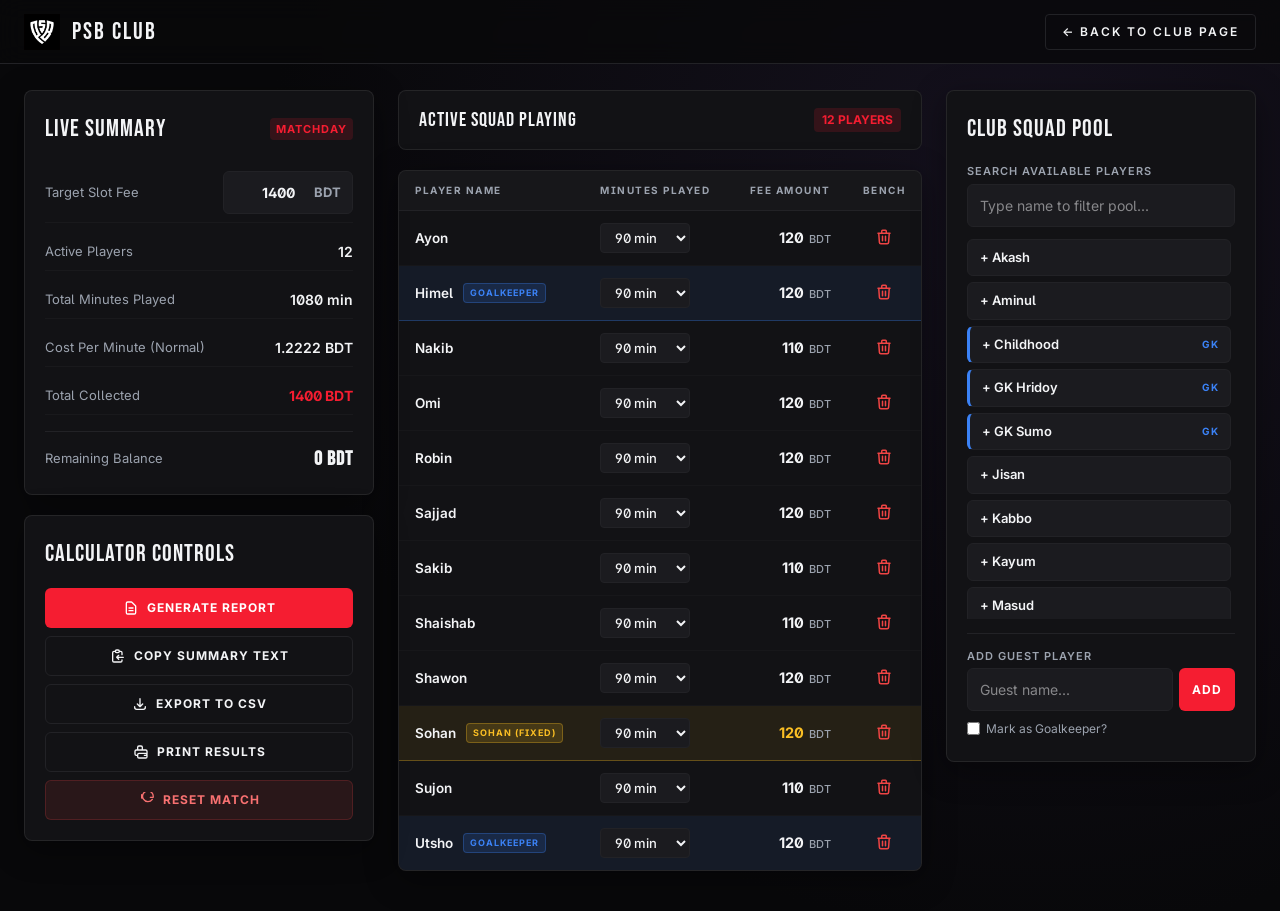
==== commit b9118283: "pricing rounded and updated with responsive design" ====
--- a/calculator.html
+++ b/calculator.html
@@ -362,7 +362,7 @@
       background: var(--card);
       border: 1px solid var(--card-border);
       border-radius: 8px;
-      overflow: hidden;
+      overflow-x: auto;
       box-shadow: 0 8px 32px rgba(0, 0, 0, 0.4);
     }
 
@@ -468,6 +468,7 @@
       display: flex;
       align-items: center;
       gap: 4px;
+      flex-wrap: wrap;
     }
 
     /* Dropdown inside table */
@@ -524,11 +525,17 @@
 
     /* Sticky Side Container */
     .sticky-container {
-      position: sticky;
-      top: 88px;
+      position: static;
       display: flex;
       flex-direction: column;
       gap: 20px;
+    }
+
+    @media (min-width: 1024px) {
+      .sticky-container {
+        position: sticky;
+        top: 88px;
+      }
     }
 
     /* Squad Pool Panel (Right Side) */
@@ -753,6 +760,72 @@
     .minutes-print-val {
       display: none;
     }
+
+    /* Responsiveness Additions */
+    .btn-back-text-mobile {
+      display: none;
+    }
+    
+    .th-mobile {
+      display: none;
+    }
+
+    @media (max-width: 1023px) {
+      .pool-list {
+        display: grid;
+        grid-template-columns: repeat(auto-fill, minmax(130px, 1fr));
+        gap: 8px;
+        max-height: 240px;
+      }
+    }
+
+    @media (min-width: 640px) and (max-width: 1023px) {
+      .sticky-container {
+        display: grid;
+        grid-template-columns: 1fr 1fr;
+        align-items: start;
+      }
+    }
+
+    @media (max-width: 640px) {
+      main {
+        padding: 0 12px;
+        margin-top: 80px;
+        gap: 16px;
+      }
+      th, td {
+        padding: 8px 10px;
+      }
+      .modal-card {
+        padding: 16px;
+        gap: 12px;
+      }
+      .report-textarea {
+        height: 180px;
+      }
+    }
+
+    @media (max-width: 480px) {
+      .btn-back-text {
+        display: none;
+      }
+      .btn-back-text-mobile {
+        display: inline;
+      }
+      .logo-link span {
+        font-size: 20px;
+        letter-spacing: 1px;
+      }
+      .header-container {
+        padding: 0 12px;
+      }
+      .th-desktop {
+        display: none;
+      }
+      .th-mobile {
+        display: inline;
+      }
+    }
   </style>
 </head>
 <body>
@@ -765,7 +838,10 @@
         <span>PSB CLUB</span>
       </a>
       <div class="nav-actions">
-        <a href="index.html" class="btn-back">← Back to Club Page</a>
+        <a href="index.html" class="btn-back">
+          <span class="btn-back-text">← Back to Club Page</span>
+          <span class="btn-back-text-mobile">← Back</span>
+        </a>
       </div>
     </div>
   </header>
@@ -866,8 +942,14 @@
           <thead>
             <tr>
               <th>Player Name</th>
-              <th>Minutes Played</th>
-              <th style="text-align: right;">Fee Amount</th>
+              <th>
+                <span class="th-desktop">Minutes Played</span>
+                <span class="th-mobile">Mins</span>
+              </th>
+              <th style="text-align: right;">
+                <span class="th-desktop">Fee Amount</span>
+                <span class="th-mobile">Fee</span>
+              </th>
               <th style="width: 50px; text-align: center;">Bench</th>
             </tr>
           </thead>
@@ -973,7 +1055,13 @@
       { name: "Tanzil", isGoalkeeper: false, isSohan: false },
       { name: "Rokib", isGoalkeeper: false, isSohan: false },
       { name: "Nahid", isGoalkeeper: false, isSohan: false },
-      { name: "Roni", isGoalkeeper: false, isSohan: false }
+      { name: "Roni", isGoalkeeper: false, isSohan: false },
+      { name: "Mizan", isGoalkeeper: false, isSohan: false },
+      { name: "Masud", isGoalkeeper: false, isSohan: false },
+      { name: "Kabbo", isGoalkeeper: false, isSohan: false },
+      { name: "Shaon", isGoalkeeper: false, isSohan: false },
+      { name: "GK Hridoy", isGoalkeeper: true, isSohan: false },
+      { name: "GK Sumo", isGoalkeeper: true, isSohan: false }
     ];
 
     // Main squad names that appear by default
@@ -1118,29 +1206,49 @@
         });
       }
 
-      // 4. Precision & Exact Sum Adjustment (Rounding to 2 decimals, ensuring exact match)
-      let tempTotal = 0;
+      // 4. Rounding to Nearest 10 BDT & Exact Sum Adjustment
       players.forEach(p => {
-        p.fee = Math.round(p.fee * 100) / 100;
-        tempTotal += p.fee;
+        if (p.minutes > 0) {
+          p.fee = Math.round(p.fee / 10) * 10;
+        } else {
+          p.fee = 0;
+        }
       });
 
+      let tempTotal = players.reduce((sum, p) => sum + p.fee, 0);
+
       // Discrepancy adjustment due to rounding
-      let discrepancy = Math.round((slotFee - tempTotal) * 100) / 100;
-      if (Math.abs(discrepancy) > 0.001) {
-        // Prioritize adjusting a non-goalkeeper normal active player with the highest minutes
-        let adjPlayer = [...activeNonGKNonSohan].sort((a, b) => b.minutes - a.minutes)[0];
-        if (!adjPlayer) {
-          // Fallback to active goalkeeper
-          adjPlayer = [...activeGKs].sort((a, b) => b.minutes - a.minutes)[0];
-        }
-        if (!adjPlayer) {
-          // Fallback to Sohan
-          adjPlayer = activeSohan;
-        }
-
-        if (adjPlayer) {
-          adjPlayer.fee = Math.round((adjPlayer.fee + discrepancy) * 100) / 100;
+      let discrepancy = slotFee - tempTotal;
+      
+      // Get all active players as candidates for discrepancy adjustments
+      let candidates = players.filter(p => p.minutes > 0);
+      
+      // Prioritize who gets adjusted first:
+      // 1. Non-GK, non-Sohan active players, sorted by minutes descending
+      // 2. Active GKs, sorted by minutes descending
+      // 3. Sohan
+      candidates.sort((a, b) => {
+        if (a.isSohan !== b.isSohan) return a.isSohan ? 1 : -1;
+        if (a.isGoalkeeper !== b.isGoalkeeper) return a.isGoalkeeper ? 1 : -1;
+        return b.minutes - a.minutes;
+      });
+
+      if (candidates.length > 0 && Math.abs(discrepancy) > 0.01) {
+        let index = 0;
+        let attempts = 0;
+        const maxAttempts = candidates.length * 50; // prevent infinite loops
+        while (Math.abs(discrepancy) > 0.01 && attempts < maxAttempts) {
+          // Adjust in steps of 10 BDT, or the remainder if it's smaller
+          let adj = Math.sign(discrepancy) * Math.min(10, Math.abs(discrepancy));
+          if (adj < 0 && candidates[index].fee + adj < 0) {
+            index = (index + 1) % candidates.length;
+            attempts++;
+            continue;
+          }
+          candidates[index].fee = Math.round((candidates[index].fee + adj) * 100) / 100;
+          discrepancy -= adj;
+          index = (index + 1) % candidates.length;
+          attempts = 0; // reset attempts when adjustment is successful
         }
       }
 
@@ -1170,8 +1278,8 @@
       document.getElementById('summaryActiveCount').innerText = activeCount;
       document.getElementById('summaryTotalMinutes').innerText = `${totalMins} min`;
       document.getElementById('summaryCostPerMin').innerText = `${costPerMin.toFixed(4)} BDT`;
-      document.getElementById('summaryTotalCollected').innerText = `${totalCollected.toFixed(2)} BDT`;
-      document.getElementById('summaryRemaining').innerText = `${remaining.toFixed(2)} BDT`;
+      document.getElementById('summaryTotalCollected').innerText = `${totalCollected % 1 === 0 ? totalCollected.toFixed(0) : totalCollected.toFixed(2)} BDT`;
+      document.getElementById('summaryRemaining').innerText = `${remaining % 1 === 0 ? remaining.toFixed(0) : remaining.toFixed(2)} BDT`;
       document.getElementById('activeCountLabel').innerText = `${activeCount} ${activeCount === 1 ? 'Player' : 'Players'}`;
     }
 
@@ -1243,7 +1351,7 @@
           </td>
           <td style="text-align: right;">
             <span class="fee-cell ${p.isSohan && p.minutes > 0 ? 'fixed-marker' : ''} ${p.isCapped && p.minutes > 0 ? 'capped-marker' : ''}">
-              ${p.fee.toFixed(2)}
+              ${p.fee % 1 === 0 ? p.fee.toFixed(0) : p.fee.toFixed(2)}
             </span>
             <span style="font-size: 11px; color: var(--color-zero); font-weight: 500; margin-left: 2px;">BDT</span>
           </td>
@@ -1378,7 +1486,10 @@
         addPlayerToMatch(rosterPlayer.name);
       } else {
         // Create custom guest player
-        const isGK = gkCheckbox.checked || name.toLowerCase() === 'naeem' || name.toLowerCase() === 'childhood';
+        const isGK = gkCheckbox.checked || 
+                     name.toLowerCase() === 'naeem' || 
+                     name.toLowerCase() === 'childhood' || 
+                     name.toLowerCase().startsWith('gk');
         const isSohan = name.toLowerCase() === 'sohan';
 
         const newPlayer = {
@@ -1446,12 +1557,12 @@
           } else if (p.isGoalkeeper) {
             suffix = ' (GK)';
           }
-          reportText += `${p.name} - ${p.minutes} min - ${p.fee.toFixed(2)} BDT${suffix}\n`;
+          reportText += `${p.name} - ${p.minutes} min - ${p.fee % 1 === 0 ? p.fee.toFixed(0) : p.fee.toFixed(2)} BDT${suffix}\n`;
         });
       }
 
       const totalCollected = activePlayers.reduce((sum, p) => sum + p.fee, 0);
-      reportText += `\nTotal Collected: ${totalCollected.toFixed(2)} BDT\n`;
+      reportText += `\nTotal Collected: ${totalCollected % 1 === 0 ? totalCollected.toFixed(0) : totalCollected.toFixed(2)} BDT\n`;
 
       document.getElementById('reportText').value = reportText;
       document.getElementById('reportModal').style.display = 'flex';
@@ -1504,7 +1615,7 @@
         else if (p.isGoalkeeper) role = "Goalkeeper";
         if (p.isGuest) role += " (Guest)";
 
-        csvContent += `"${p.name}",${p.minutes},"${role}",${p.fee.toFixed(2)}\n`;
+        csvContent += `"${p.name}",${p.minutes},"${role}",${p.fee % 1 === 0 ? p.fee.toFixed(0) : p.fee.toFixed(2)}\n`;
       });
 
       const encodedUri = encodeURI(csvContent);
